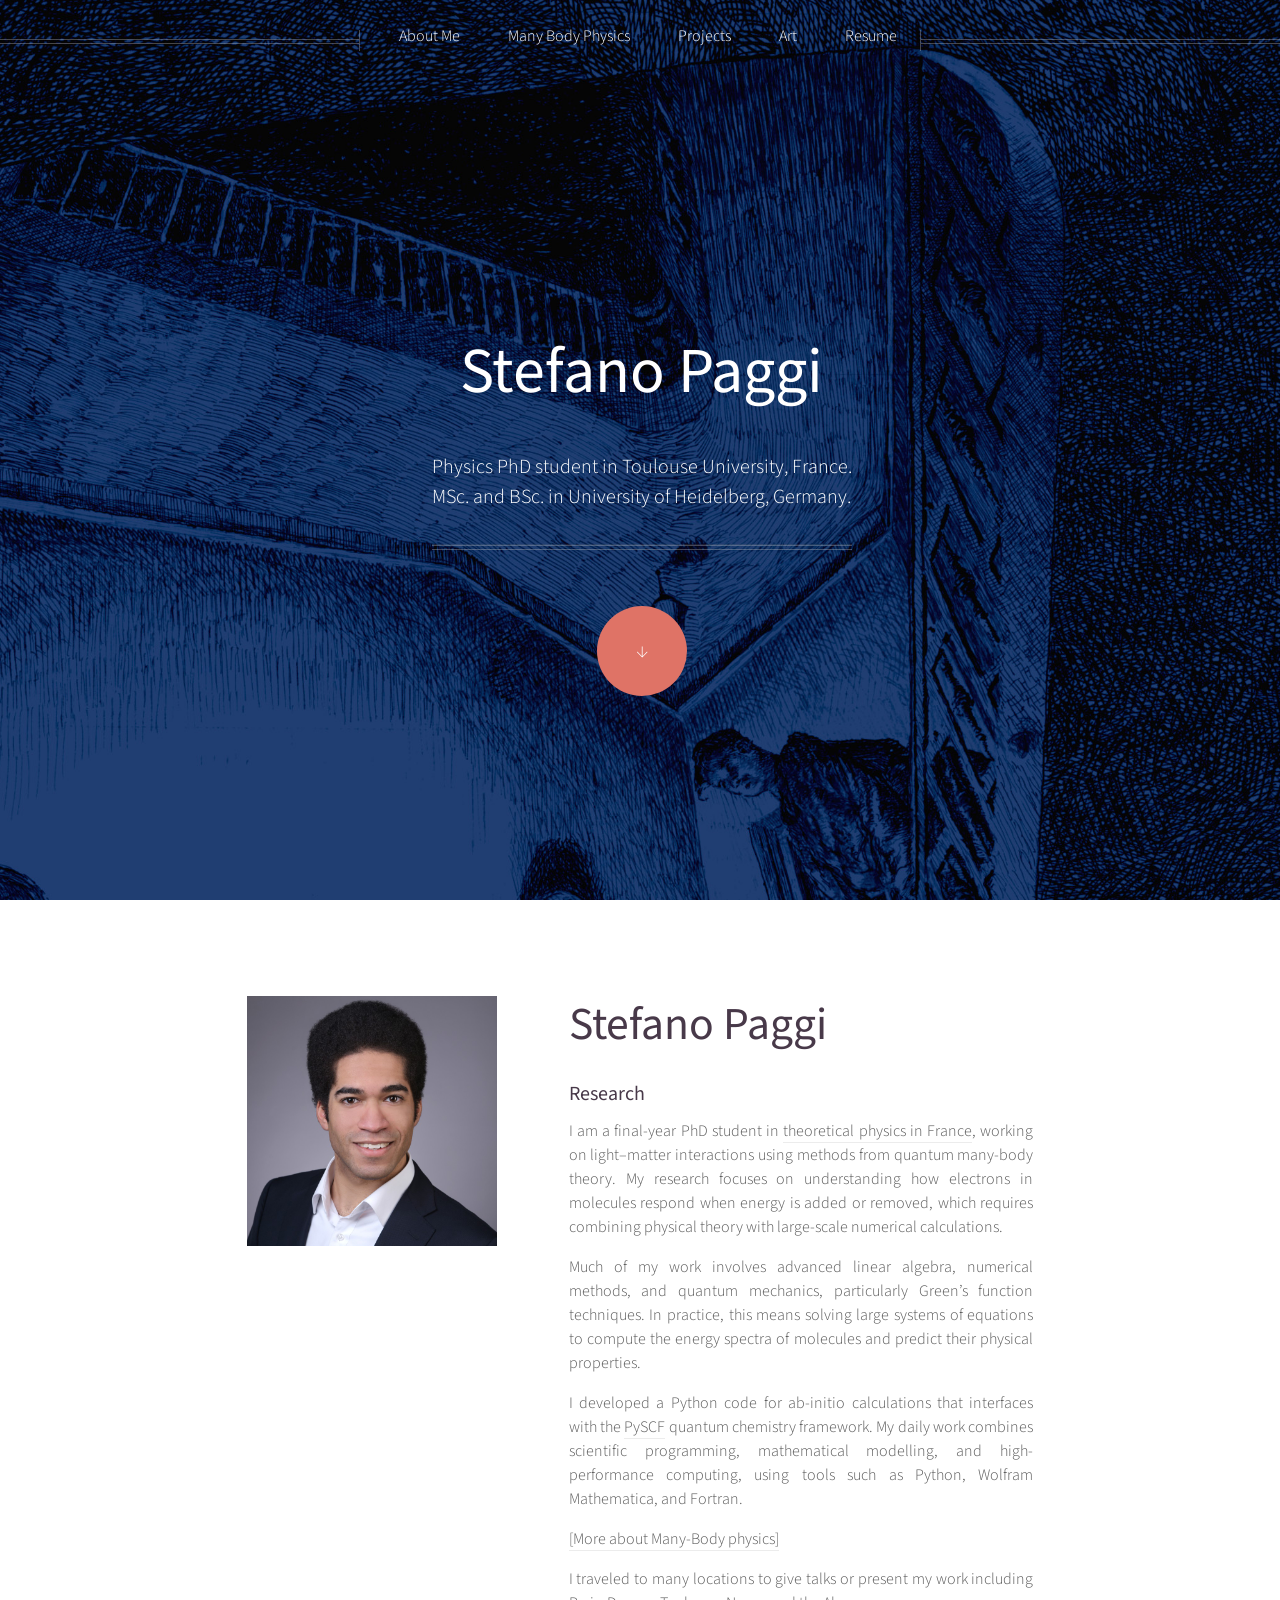
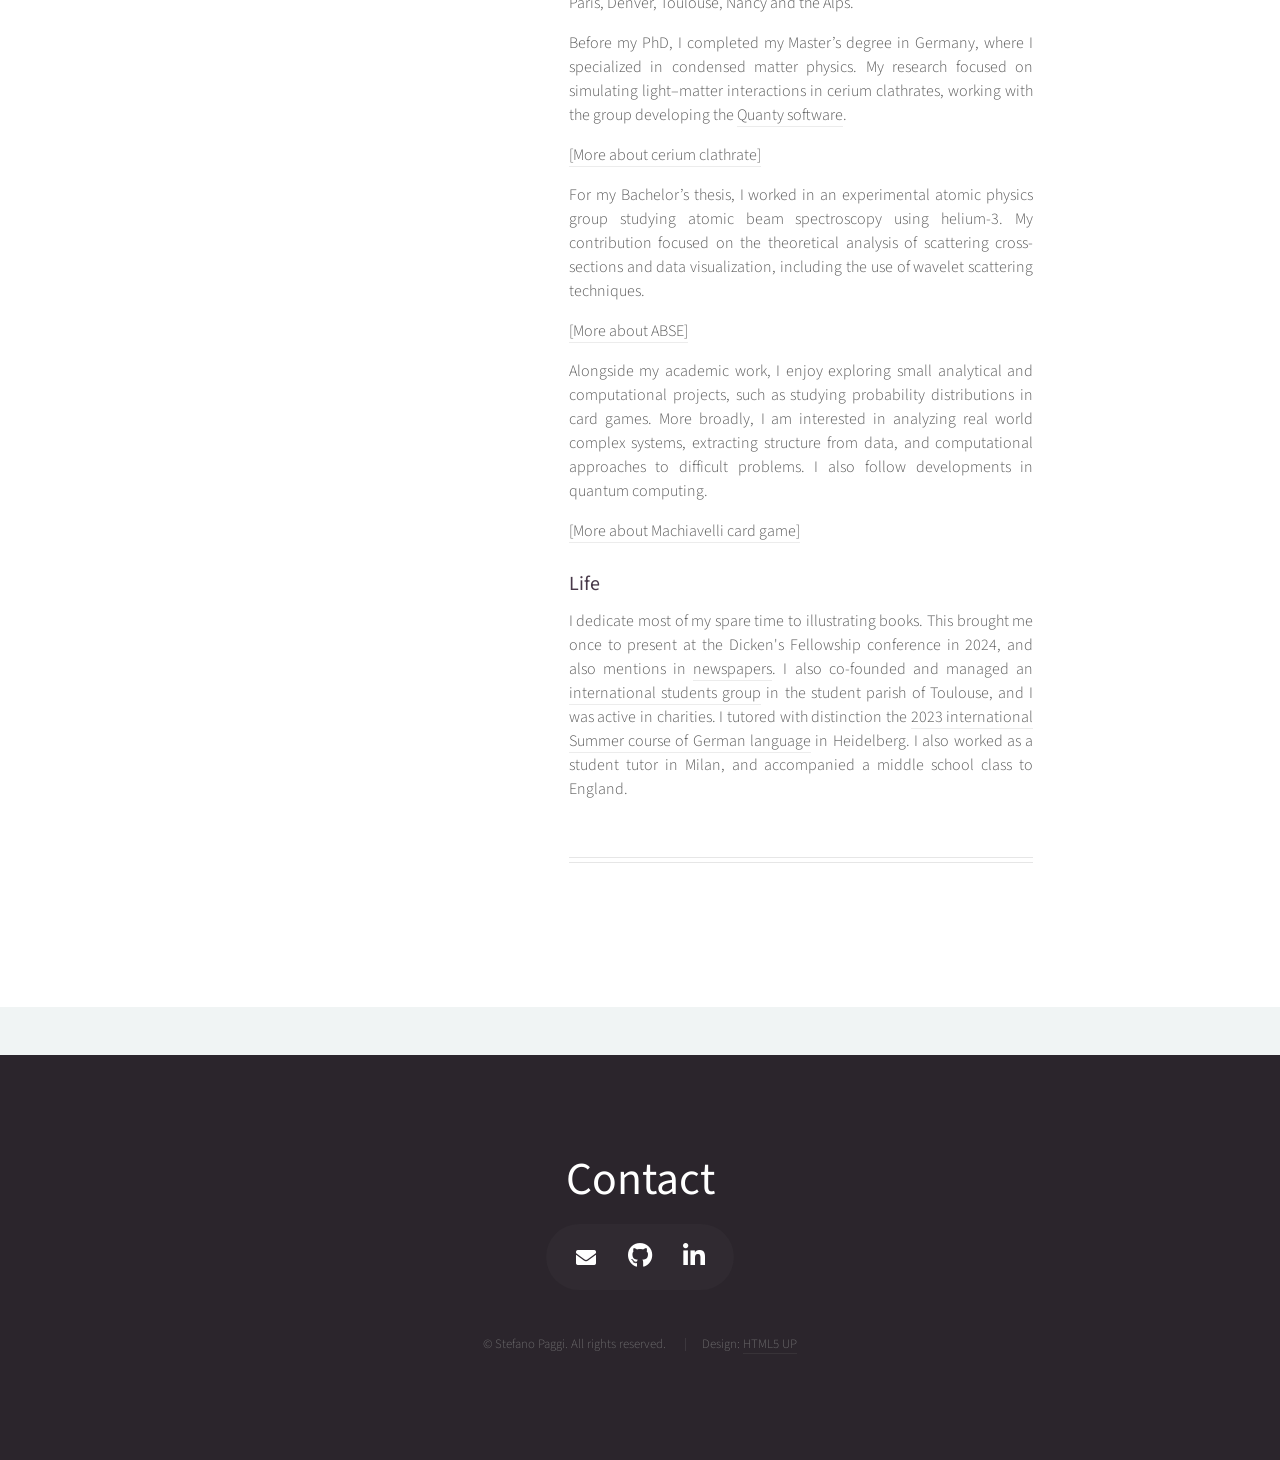
==== index.html @ c2b28e6d "indexfinger" ====
<!DOCTYPE HTML>
<!--
	Helios by HTML5 UP
	html5up.net | @ajlkn
	Free for personal and commercial use under the CCA 3.0 license (html5up.net/license)
-->
<html>

<head>
	<title>Nice to meet you!</title>
	<meta charset="utf-8" />
	<meta name="viewport" content="width=device-width, initial-scale=1, user-scalable=no" />
	<link rel="stylesheet" href="assets/css/main.css" />
	<noscript>
		<link rel="stylesheet" href="assets/css/noscript.css" />
	</noscript>
</head>

<body class="homepage is-preload">
	<div id="page-wrapper">

		<!-- Header -->
		<div id="header_home">

			<!-- Inner -->
			<div class="inner">
				<header>
					<h1 style="line-height: 2.5em"><a href="index.html" id="logo">Stefano Paggi</a></h1>

					<p>Physics PhD student in Toulouse University, France.</p>
					<p>MSc. and BSc. in University of Heidelberg, Germany.</p>
					<hr />

				</header>
				<footer>
					<a href="#banner1" class="button circled scrolly">↓</a>
				</footer>
			</div>

			<!-- Nav -->
			<nav id="nav">
				<ul>
					<li><a href="#">About Me</a></li>
					<li><a href="research.html">Many Body Physics</a></li>
					<li><a href="projects.html">Projects</a></li>
					<li><a href="art.html">Art</a></li>
					<li><a href="resume.html">Resume</a></li>
				</ul>
			</nav>

		</div>

		<!-- Banner -->
		<section id="banner1">

			<div class="wrapper style1">

				<div class="container">
					<div class="row gtr-200">
						<div class="col-2 col-12-mobile" id="content">

						</div>
						<div class="col-3 col-12-mobile" id="content">
							<article id="main">

								<a href="#" class="image featured"><img src="images/MYAFACE.jpeg" alt="" /></a>

							</article>
						</div>
						<div class="col-5 col-12-mobile" id="sidebar">
							<hr class="first">
							<section>
								<header>
									<h2><a href="#" style="text-align: left;">Stefano Paggi</a></h2>
								</header>
								<h3 style="line-height: 2.5em">Research</h3>
								<p>
									I am a final-year PhD student in <a
										href="https://lpt.univ-tlse3.fr/en/fiche-annuaire/paggi-stefano/"
										target="_blank">theoretical physics in France</a>, working on
									light–matter interactions using methods from quantum many-body theory. My research
									focuses on understanding how electrons in molecules respond when energy is added or
									removed, which requires combining physical theory with large-scale numerical
									calculations.


								</p>

								<p>
									Much of my work involves advanced linear algebra, numerical methods, and quantum
									mechanics, particularly Green’s function techniques. In practice, this means solving
									large systems of equations to compute the energy spectra of molecules and predict
									their physical properties.

								</p>
								<p>
									I developed a Python code for ab-initio calculations that interfaces with the <a
										href="https://pyscf.org/" target="_blank">PySCF</a>
									quantum chemistry framework. My daily work combines scientific programming,
									mathematical modelling, and high-performance computing, using tools such as Python,
									Wolfram Mathematica, and Fortran.
								</p>


								<p><a href="research.html">[More about Many-Body physics]</a></p>
								<p>
									I traveled to many locations to give talks or present my work including Paris,
									Denver, Toulouse, Nancy and the Alps.
								</p>
								<p>
									Before my PhD, I completed my Master’s degree in Germany, where I specialized in
									condensed matter physics. My research focused on simulating light–matter
									interactions in cerium clathrates, working with the group developing the <a
										href="https://www.quanty.org/" target="_blank">Quanty software</a>.

								</p>
								<p><a href="research.html#cebas">[More about cerium clathrate]</a></p>
								<p>
									For my Bachelor’s thesis, I worked in an experimental atomic physics group studying
									atomic beam spectroscopy using helium-3. My contribution focused on the theoretical
									analysis of scattering cross-sections and data visualization, including the use of
									wavelet scattering techniques.
								</p>
								<p><a href="research.html#abse">[More about ABSE]</a></p>
								<p>
									Alongside my academic work, I enjoy exploring small analytical and computational
									projects, such as studying probability distributions in card games. More broadly, I
									am interested in analyzing real world complex systems, extracting structure from
									data, and
									computational approaches to difficult problems. I also follow developments in
									quantum computing.

								</p>
								<p><a href="projects.html">[More about Machiavelli card game]</a></p>
								<h3 style="line-height: 2.5em">Life</h3>
								<p>
									I dedicate most of my spare time to illustrating books. This brought me once to
									present at the Dicken's Fellowship
									conference in 2024, and also mentions in <a
										href="https://www.rnz.de/region_artikel,-Eppelheim-Stefano-Paggi-liebt-das-Zeichnen-_arid,706777.html"
										target="_blank">newspapers</a>. I also co-founded and managed an <a
										href="https://www.etudiants-toulouse.catholique.fr/Evenement/international-students-gathering/international">international
										students group</a>
									in the student parish of Toulouse, and I
									was active in charities.
									I tutored with distinction the <a
										href="https://www.uni-heidelberg.de/en/international-affairs/international-summer-school"
										target="_blank">2023 international Summer course of German language</a> in
									Heidelberg.
									I also worked as a student tutor in Milan, and accompanied a middle school class to
									England.
								</p>

							</section>
							<hr />

						</div>

					</div>
				</div>
		</section>

		<!-- Footer -->
		<div id="footer">
			<div class="container">

				<div class="row">
					<div class="col-12">

						<!-- Contact -->
						<section class="contact">
							<header>
								<h2>Contact</h2>
							</header>

							<ul class="icons">


								<li><a href="mailto:stefanopaggi@ymail.com" class="fa fa-envelope"></a></li>

								<li><a href="https://github.com/paggist" target="_blank"
										class="icon brands fa-github"><span class="label">Github</span></a></li>
								<li><a href="https://www.linkedin.com/in/spaggi" class="icon brands fa-linkedin-in"
										target="_blank"><span class="label">Linkedin</span></a>
								</li>
							</ul>
						</section>

						<!-- Copyright -->
						<div class="copyright">
							<ul class="menu">
								<li>&copy; Stefano Paggi. All rights reserved.</li>
								<li>Design: <a href="http://html5up.net">HTML5 UP</a></li>
							</ul>
						</div>

					</div>

				</div>
			</div>
		</div>

	</div>

	<!-- Scripts -->
	<script src="assets/js/jquery.min.js"></script>
	<script src="assets/js/jquery.dropotron.min.js"></script>
	<script src="assets/js/jquery.scrolly.min.js"></script>
	<script src="assets/js/jquery.scrollex.min.js"></script>
	<script src="assets/js/browser.min.js"></script>
	<script src="assets/js/breakpoints.min.js"></script>
	<script src="assets/js/util.js"></script>
	<script src="assets/js/main.js"></script>

</body>

</html>
---- assets/css/main.css ----
@import url("https://fonts.googleapis.com/css?family=Source+Sans+Pro:300,300italic,400,400italic,600");
@import url("fontawesome-all.min.css");

/*
	Helios by HTML5 UP
	html5up.net | @ajlkn
	Free for personal and commercial use under the CCA 3.0 license (html5up.net/license)
*/

html, body, div, span, applet, object,
iframe, h1, h2, h3, h4, h5, h6, p, blockquote,
pre, a, abbr, acronym, address, big, cite,
code, del, dfn, em, img, ins, kbd, q, s, samp,
small, strike, strong, sub, sup, tt, var, b,
u, i, center, dl, dt, dd, ol, ul, li, fieldset,
form, label, legend, table, caption, tbody,
tfoot, thead, tr, th, td, article, aside,
canvas, details, embed, figure, figcaption,
footer, header, hgroup, menu, nav, output, ruby,
section, summary, time, mark, audio, video {
	margin: 0;
	padding: 0;
	border: 0;
	font-size: 100%;
	font: inherit;
	vertical-align: baseline;}

article, aside, details, figcaption, figure,
footer, header, hgroup, menu, nav, section {
	display: block;}

body {
	line-height: 1;
}

ol, ul {
	list-style: none;
}

blockquote, q {
	quotes: none;
}

	blockquote:before, blockquote:after, q:before, q:after {
		content: '';
		content: none;
	}

table {
	border-collapse: collapse;
	border-spacing: 0;
}

body {
	-webkit-text-size-adjust: none;
}

mark {
	background-color: transparent;
	color: inherit;
}

input::-moz-focus-inner {
	border: 0;
	padding: 0;
}

input, select, textarea {
	-moz-appearance: none;
	-webkit-appearance: none;
	-ms-appearance: none;
	appearance: none;
}

/* Basic */

	html {
		box-sizing: border-box;
	}

	*, *:before, *:after {
		box-sizing: inherit;
	}

	body {
		background: #f0f4f4;
		color: #5b5b5b;
		font-size: 15pt;
		line-height: 1.85em;
		font-family: 'Source Sans Pro', sans-serif;
		font-weight: 300;
	}

		body.is-preload *, body.is-preload *:before, body.is-preload *:after {
			-moz-animation: none !important;
			-webkit-animation: none !important;
			-ms-animation: none !important;
			animation: none !important;
			-moz-transition: none !important;
			-webkit-transition: none !important;
			-ms-transition: none !important;
			transition: none !important;
		}

	input, textarea, select {
		font-size: 15pt;
		line-height: 1.85em;
		font-family: 'Source Sans Pro', sans-serif;
		font-weight: 300;
	}

	h1, h2, h3, h4, h5, h6 {
		font-weight: 400;
		color: #483949;
		line-height: 1.25em;
	}

	h1 a, h2 a, h3 a, h4 a, h5 a, h6 a {
		color: inherit;
		text-decoration: none;
		border-bottom-color: transparent;
	}

	h1 strong, h2 strong, h3 strong, h4 strong, h5 strong, h6 strong {
		font-weight: 600;
	}

	h2 {
		font-size: 2.85em;
	}

	h3 {
		font-size: 1.25em;
	}

	h4 {
		font-size: 1em;
		margin: 0 0 0.25em 0;
	}

	strong, b {
		font-weight: 400;
		color: #483949;
	}

	em, i {
		font-style: italic;
	}

	a {
		color: inherit;
		border-bottom: solid 1px rgba(128, 128, 128, 0.15);
		text-decoration: none;
		-moz-transition: background-color 0.35s ease-in-out, color 0.35s ease-in-out, border-bottom-color 0.35s ease-in-out;
		-webkit-transition: background-color 0.35s ease-in-out, color 0.35s ease-in-out, border-bottom-color 0.35s ease-in-out;
		-ms-transition: background-color 0.35s ease-in-out, color 0.35s ease-in-out, border-bottom-color 0.35s ease-in-out;
		transition: background-color 0.35s ease-in-out, color 0.35s ease-in-out, border-bottom-color 0.35s ease-in-out;
	}

		a:hover {
			color: #ef8376;
			border-bottom-color: transparent;
		}

	sub {
		position: relative;
		top: 0.5em;
		font-size: 0.8em;
	}

	sup {
		position: relative;
		top: -0.5em;
		font-size: 0.8em;
	}

	blockquote {
		border-left: solid 0.5em #ddd;
		padding: 1em 0 1em 2em;
		font-style: italic;
	}

	p, ul, ol, dl, table {
		margin-bottom: 1em;
	}

	p {
		text-align: justify;
	}

	br.clear {
		clear: both;
	}

	hr {
		position: relative;
		display: block;
		border: 0;
		top: 4.5em;
		margin-bottom: 9em;
		height: 6px;
		border-top: solid 1px rgba(128, 128, 128, 0.2);
		border-bottom: solid 1px rgba(128, 128, 128, 0.2);
	}

		hr:before, hr:after {
			content: '';
			position: absolute;
			top: -8px;
			display: block;
			width: 1px;
			height: 21px;
			background: rgba(128, 128, 128, 0.2);
		}

		hr:before {
			left: -1px;
		}

		hr:after {
			right: -1px;
		}

	.timestamp {
		color: rgba(128, 128, 128, 0.75);
		font-size: 0.8em;
	}

/* Container */

	.container {
		margin: 0 auto;
		max-width: 100%;
		width: 1400px;
	}

		@media screen and (max-width: 1680px) {

			.container {
				width: 1200px;
			}

		}

		@media screen and (max-width: 1280px) {

			.container {
				width: 100%;
			}

		}

		@media screen and (max-width: 960px) {

			.container {
				width: 100%;
			}

		}

		@media screen and (max-width: 840px) {

			.container {
				width: 100%;
			}

		}

		@media screen and (max-width: 736px) {

			.container {
				width: 100%;
			}

		}

/* Row */

	.row {
		display: flex;
		flex-wrap: wrap;
		box-sizing: border-box;
		align-items: stretch;
	}

		.row > * {
			box-sizing: border-box;
		}

		.row.gtr-uniform > * > :last-child {
			margin-bottom: 0;
		}

		.row.aln-left {
			justify-content: flex-start;
		}

		.row.aln-center {
			justify-content: center;
		}

		.row.aln-right {
			justify-content: flex-end;
		}

		.row.aln-top {
			align-items: flex-start;
		}

		.row.aln-middle {
			align-items: center;
		}

		.row.aln-bottom {
			align-items: flex-end;
		}

		.row > .imp {
			order: -1;
		}

		.row > .col-1 {
			width: 8.33333%;
		}

		.row > .off-1 {
			margin-left: 8.33333%;
		}

		.row > .col-2 {
			width: 16.66667%;
		}

		.row > .off-2 {
			margin-left: 16.66667%;
		}

		.row > .col-3 {
			width: 25%;
		}

		.row > .off-3 {
			margin-left: 25%;
		}

		.row > .col-4 {
			width: 33.33333%;
		}

		.row > .off-4 {
			margin-left: 33.33333%;
		}

		.row > .col-5 {
			width: 41.66667%;
		}

		.row > .off-5 {
			margin-left: 41.66667%;
		}

		.row > .col-6 {
			width: 50%;
		}

		.row > .off-6 {
			margin-left: 50%;
		}

		.row > .col-7 {
			width: 58.33333%;
		}

		.row > .off-7 {
			margin-left: 58.33333%;
		}

		.row > .col-8 {
			width: 66.66667%;
		}

		.row > .off-8 {
			margin-left: 66.66667%;
		}

		.row > .col-9 {
			width: 75%;
		}

		.row > .off-9 {
			margin-left: 75%;
		}

		.row > .col-10 {
			width: 83.33333%;
		}

		.row > .off-10 {
			margin-left: 83.33333%;
		}

		.row > .col-11 {
			width: 91.66667%;
		}

		.row > .off-11 {
			margin-left: 91.66667%;
		}

		.row > .col-12 {
			width: 100%;
		}

		.row > .off-12 {
			margin-left: 100%;
		}

		.row.gtr-0 {
			margin-top: 0px;
			margin-left: 0px;
		}

			.row.gtr-0 > * {
				padding: 0px 0 0 0px;
			}

			.row.gtr-0.gtr-uniform {
				margin-top: 0px;
			}

				.row.gtr-0.gtr-uniform > * {
					padding-top: 0px;
				}

		.row.gtr-25 {
			margin-top: -10px;
			margin-left: -10px;
		}

			.row.gtr-25 > * {
				padding: 10px 0 0 10px;
			}

			.row.gtr-25.gtr-uniform {
				margin-top: -10px;
			}

				.row.gtr-25.gtr-uniform > * {
					padding-top: 10px;
				}

		.row.gtr-50 {
			margin-top: -20px;
			margin-left: -20px;
		}

			.row.gtr-50 > * {
				padding: 20px 0 0 20px;
			}

			.row.gtr-50.gtr-uniform {
				margin-top: -20px;
			}

				.row.gtr-50.gtr-uniform > * {
					padding-top: 20px;
				}

		.row {
			margin-top: -40px;
			margin-left: -40px;
		}

			.row > * {
				padding: 40px 0 0 40px;
			}

			.row.gtr-uniform {
				margin-top: -40px;
			}

				.row.gtr-uniform > * {
					padding-top: 40px;
				}

		.row.gtr-150 {
			margin-top: -60px;
			margin-left: -60px;
		}

			.row.gtr-150 > * {
				padding: 60px 0 0 60px;
			}

			.row.gtr-150.gtr-uniform {
				margin-top: -60px;
			}

				.row.gtr-150.gtr-uniform > * {
					padding-top: 60px;
				}

		.row.gtr-200 {
			margin-top: -80px;
			margin-left: -80px;
		}

			.row.gtr-200 > * {
				padding: 80px 0 0 80px;
			}

			.row.gtr-200.gtr-uniform {
				margin-top: -80px;
			}

				.row.gtr-200.gtr-uniform > * {
					padding-top: 80px;
				}

		@media screen and (max-width: 1680px) {

			.row {
				display: flex;
				flex-wrap: wrap;
				box-sizing: border-box;
				align-items: stretch;
			}

				.row > * {
					box-sizing: border-box;
				}

				.row.gtr-uniform > * > :last-child {
					margin-bottom: 0;
				}

				.row.aln-left {
					justify-content: flex-start;
				}

				.row.aln-center {
					justify-content: center;
				}

				.row.aln-right {
					justify-content: flex-end;
				}

				.row.aln-top {
					align-items: flex-start;
				}

				.row.aln-middle {
					align-items: center;
				}

				.row.aln-bottom {
					align-items: flex-end;
				}

				.row > .imp-wide {
					order: -1;
				}

				.row > .col-1-wide {
					width: 8.33333%;
				}

				.row > .off-1-wide {
					margin-left: 8.33333%;
				}

				.row > .col-2-wide {
					width: 16.66667%;
				}

				.row > .off-2-wide {
					margin-left: 16.66667%;
				}

				.row > .col-3-wide {
					width: 25%;
				}

				.row > .off-3-wide {
					margin-left: 25%;
				}

				.row > .col-4-wide {
					width: 33.33333%;
				}

				.row > .off-4-wide {
					margin-left: 33.33333%;
				}

				.row > .col-5-wide {
					width: 41.66667%;
				}

				.row > .off-5-wide {
					margin-left: 41.66667%;
				}

				.row > .col-6-wide {
					width: 50%;
				}

				.row > .off-6-wide {
					margin-left: 50%;
				}

				.row > .col-7-wide {
					width: 58.33333%;
				}

				.row > .off-7-wide {
					margin-left: 58.33333%;
				}

				.row > .col-8-wide {
					width: 66.66667%;
				}

				.row > .off-8-wide {
					margin-left: 66.66667%;
				}

				.row > .col-9-wide {
					width: 75%;
				}

				.row > .off-9-wide {
					margin-left: 75%;
				}

				.row > .col-10-wide {
					width: 83.33333%;
				}

				.row > .off-10-wide {
					margin-left: 83.33333%;
				}

				.row > .col-11-wide {
					width: 91.66667%;
				}

				.row > .off-11-wide {
					margin-left: 91.66667%;
				}

				.row > .col-12-wide {
					width: 100%;
				}

				.row > .off-12-wide {
					margin-left: 100%;
				}

				.row.gtr-0 {
					margin-top: 0px;
					margin-left: 0px;
				}

					.row.gtr-0 > * {
						padding: 0px 0 0 0px;
					}

					.row.gtr-0.gtr-uniform {
						margin-top: 0px;
					}

						.row.gtr-0.gtr-uniform > * {
							padding-top: 0px;
						}

				.row.gtr-25 {
					margin-top: -10px;
					margin-left: -10px;
				}

					.row.gtr-25 > * {
						padding: 10px 0 0 10px;
					}

					.row.gtr-25.gtr-uniform {
						margin-top: -10px;
					}

						.row.gtr-25.gtr-uniform > * {
							padding-top: 10px;
						}

				.row.gtr-50 {
					margin-top: -20px;
					margin-left: -20px;
				}

					.row.gtr-50 > * {
						padding: 20px 0 0 20px;
					}

					.row.gtr-50.gtr-uniform {
						margin-top: -20px;
					}

						.row.gtr-50.gtr-uniform > * {
							padding-top: 20px;
						}

				.row {
					margin-top: -40px;
					margin-left: -40px;
				}

					.row > * {
						padding: 40px 0 0 40px;
					}

					.row.gtr-uniform {
						margin-top: -40px;
					}

						.row.gtr-uniform > * {
							padding-top: 40px;
						}

				.row.gtr-150 {
					margin-top: -60px;
					margin-left: -60px;
				}

					.row.gtr-150 > * {
						padding: 60px 0 0 60px;
					}

					.row.gtr-150.gtr-uniform {
						margin-top: -60px;
					}

						.row.gtr-150.gtr-uniform > * {
							padding-top: 60px;
						}

				.row.gtr-200 {
					margin-top: -80px;
					margin-left: -80px;
				}

					.row.gtr-200 > * {
						padding: 80px 0 0 80px;
					}

					.row.gtr-200.gtr-uniform {
						margin-top: -80px;
					}

						.row.gtr-200.gtr-uniform > * {
							padding-top: 80px;
						}

		}

		@media screen and (max-width: 1280px) {

			.row {
				display: flex;
				flex-wrap: wrap;
				box-sizing: border-box;
				align-items: stretch;
			}

				.row > * {
					box-sizing: border-box;
				}

				.row.gtr-uniform > * > :last-child {
					margin-bottom: 0;
				}

				.row.aln-left {
					justify-content: flex-start;
				}

				.row.aln-center {
					justify-content: center;
				}

				.row.aln-right {
					justify-content: flex-end;
				}

				.row.aln-top {
					align-items: flex-start;
				}

				.row.aln-middle {
					align-items: center;
				}

				.row.aln-bottom {
					align-items: flex-end;
				}

				.row > .imp-normal {
					order: -1;
				}

				.row > .col-1-normal {
					width: 8.33333%;
				}

				.row > .off-1-normal {
					margin-left: 8.33333%;
				}

				.row > .col-2-normal {
					width: 16.66667%;
				}

				.row > .off-2-normal {
					margin-left: 16.66667%;
				}

				.row > .col-3-normal {
					width: 25%;
				}

				.row > .off-3-normal {
					margin-left: 25%;
				}

				.row > .col-4-normal {
					width: 33.33333%;
				}

				.row > .off-4-normal {
					margin-left: 33.33333%;
				}

				.row > .col-5-normal {
					width: 41.66667%;
				}

				.row > .off-5-normal {
					margin-left: 41.66667%;
				}

				.row > .col-6-normal {
					width: 50%;
				}

				.row > .off-6-normal {
					margin-left: 50%;
				}

				.row > .col-7-normal {
					width: 58.33333%;
				}

				.row > .off-7-normal {
					margin-left: 58.33333%;
				}

				.row > .col-8-normal {
					width: 66.66667%;
				}

				.row > .off-8-normal {
					margin-left: 66.66667%;
				}

				.row > .col-9-normal {
					width: 75%;
				}

				.row > .off-9-normal {
					margin-left: 75%;
				}

				.row > .col-10-normal {
					width: 83.33333%;
				}

				.row > .off-10-normal {
					margin-left: 83.33333%;
				}

				.row > .col-11-normal {
					width: 91.66667%;
				}

				.row > .off-11-normal {
					margin-left: 91.66667%;
				}

				.row > .col-12-normal {
					width: 100%;
				}

				.row > .off-12-normal {
					margin-left: 100%;
				}

				.row.gtr-0 {
					margin-top: 0px;
					margin-left: 0px;
				}

					.row.gtr-0 > * {
						padding: 0px 0 0 0px;
					}

					.row.gtr-0.gtr-uniform {
						margin-top: 0px;
					}

						.row.gtr-0.gtr-uniform > * {
							padding-top: 0px;
						}

				.row.gtr-25 {
					margin-top: -9px;
					margin-left: -9px;
				}

					.row.gtr-25 > * {
						padding: 9px 0 0 9px;
					}

					.row.gtr-25.gtr-uniform {
						margin-top: -9px;
					}

						.row.gtr-25.gtr-uniform > * {
							padding-top: 9px;
						}

				.row.gtr-50 {
					margin-top: -18px;
					margin-left: -18px;
				}

					.row.gtr-50 > * {
						padding: 18px 0 0 18px;
					}

					.row.gtr-50.gtr-uniform {
						margin-top: -18px;
					}

						.row.gtr-50.gtr-uniform > * {
							padding-top: 18px;
						}

				.row {
					margin-top: -36px;
					margin-left: -36px;
				}

					.row > * {
						padding: 36px 0 0 36px;
					}

					.row.gtr-uniform {
						margin-top: -36px;
					}

						.row.gtr-uniform > * {
							padding-top: 36px;
						}

				.row.gtr-150 {
					margin-top: -54px;
					margin-left: -54px;
				}

					.row.gtr-150 > * {
						padding: 54px 0 0 54px;
					}

					.row.gtr-150.gtr-uniform {
						margin-top: -54px;
					}

						.row.gtr-150.gtr-uniform > * {
							padding-top: 54px;
						}

				.row.gtr-200 {
					margin-top: -72px;
					margin-left: -72px;
				}

					.row.gtr-200 > * {
						padding: 72px 0 0 72px;
					}

					.row.gtr-200.gtr-uniform {
						margin-top: -72px;
					}

						.row.gtr-200.gtr-uniform > * {
							padding-top: 72px;
						}

		}

		@media screen and (max-width: 960px) {

			.row {
				display: flex;
				flex-wrap: wrap;
				box-sizing: border-box;
				align-items: stretch;
			}

				.row > * {
					box-sizing: border-box;
				}

				.row.gtr-uniform > * > :last-child {
					margin-bottom: 0;
				}

				.row.aln-left {
					justify-content: flex-start;
				}

				.row.aln-center {
					justify-content: center;
				}

				.row.aln-right {
					justify-content: flex-end;
				}

				.row.aln-top {
					align-items: flex-start;
				}

				.row.aln-middle {
					align-items: center;
				}

				.row.aln-bottom {
					align-items: flex-end;
				}

				.row > .imp-narrow {
					order: -1;
				}

				.row > .col-1-narrow {
					width: 8.33333%;
				}

				.row > .off-1-narrow {
					margin-left: 8.33333%;
				}

				.row > .col-2-narrow {
					width: 16.66667%;
				}

				.row > .off-2-narrow {
					margin-left: 16.66667%;
				}

				.row > .col-3-narrow {
					width: 25%;
				}

				.row > .off-3-narrow {
					margin-left: 25%;
				}

				.row > .col-4-narrow {
					width: 33.33333%;
				}

				.row > .off-4-narrow {
					margin-left: 33.33333%;
				}

				.row > .col-5-narrow {
					width: 41.66667%;
				}

				.row > .off-5-narrow {
					margin-left: 41.66667%;
				}

				.row > .col-6-narrow {
					width: 50%;
				}

				.row > .off-6-narrow {
					margin-left: 50%;
				}

				.row > .col-7-narrow {
					width: 58.33333%;
				}

				.row > .off-7-narrow {
					margin-left: 58.33333%;
				}

				.row > .col-8-narrow {
					width: 66.66667%;
				}

				.row > .off-8-narrow {
					margin-left: 66.66667%;
				}

				.row > .col-9-narrow {
					width: 75%;
				}

				.row > .off-9-narrow {
					margin-left: 75%;
				}

				.row > .col-10-narrow {
					width: 83.33333%;
				}

				.row > .off-10-narrow {
					margin-left: 83.33333%;
				}

				.row > .col-11-narrow {
					width: 91.66667%;
				}

				.row > .off-11-narrow {
					margin-left: 91.66667%;
				}

				.row > .col-12-narrow {
					width: 100%;
				}

				.row > .off-12-narrow {
					margin-left: 100%;
				}

				.row.gtr-0 {
					margin-top: 0px;
					margin-left: 0px;
				}

					.row.gtr-0 > * {
						padding: 0px 0 0 0px;
					}

					.row.gtr-0.gtr-uniform {
						margin-top: 0px;
					}

						.row.gtr-0.gtr-uniform > * {
							padding-top: 0px;
						}

				.row.gtr-25 {
					margin-top: -8px;
					margin-left: -8px;
				}

					.row.gtr-25 > * {
						padding: 8px 0 0 8px;
					}

					.row.gtr-25.gtr-uniform {
						margin-top: -8px;
					}

						.row.gtr-25.gtr-uniform > * {
							padding-top: 8px;
						}

				.row.gtr-50 {
					margin-top: -16px;
					margin-left: -16px;
				}

					.row.gtr-50 > * {
						padding: 16px 0 0 16px;
					}

					.row.gtr-50.gtr-uniform {
						margin-top: -16px;
					}

						.row.gtr-50.gtr-uniform > * {
							padding-top: 16px;
						}

				.row {
					margin-top: -32px;
					margin-left: -32px;
				}

					.row > * {
						padding: 32px 0 0 32px;
					}

					.row.gtr-uniform {
						margin-top: -32px;
					}

						.row.gtr-uniform > * {
							padding-top: 32px;
						}

				.row.gtr-150 {
					margin-top: -48px;
					margin-left: -48px;
				}

					.row.gtr-150 > * {
						padding: 48px 0 0 48px;
					}

					.row.gtr-150.gtr-uniform {
						margin-top: -48px;
					}

						.row.gtr-150.gtr-uniform > * {
							padding-top: 48px;
						}

				.row.gtr-200 {
					margin-top: -64px;
					margin-left: -64px;
				}

					.row.gtr-200 > * {
						padding: 64px 0 0 64px;
					}

					.row.gtr-200.gtr-uniform {
						margin-top: -64px;
					}

						.row.gtr-200.gtr-uniform > * {
							padding-top: 64px;
						}

		}

		@media screen and (max-width: 840px) {

			.row {
				display: flex;
				flex-wrap: wrap;
				box-sizing: border-box;
				align-items: stretch;
			}

				.row > * {
					box-sizing: border-box;
				}

				.row.gtr-uniform > * > :last-child {
					margin-bottom: 0;
				}

				.row.aln-left {
					justify-content: flex-start;
				}

				.row.aln-center {
					justify-content: center;
				}

				.row.aln-right {
					justify-content: flex-end;
				}

				.row.aln-top {
					align-items: flex-start;
				}

				.row.aln-middle {
					align-items: center;
				}

				.row.aln-bottom {
					align-items: flex-end;
				}

				.row > .imp-narrower {
					order: -1;
				}

				.row > .col-1-narrower {
					width: 8.33333%;
				}

				.row > .off-1-narrower {
					margin-left: 8.33333%;
				}

				.row > .col-2-narrower {
					width: 16.66667%;
				}

				.row > .off-2-narrower {
					margin-left: 16.66667%;
				}

				.row > .col-3-narrower {
					width: 25%;
				}

				.row > .off-3-narrower {
					margin-left: 25%;
				}

				.row > .col-4-narrower {
					width: 33.33333%;
				}

				.row > .off-4-narrower {
					margin-left: 33.33333%;
				}

				.row > .col-5-narrower {
					width: 41.66667%;
				}

				.row > .off-5-narrower {
					margin-left: 41.66667%;
				}

				.row > .col-6-narrower {
					width: 50%;
				}

				.row > .off-6-narrower {
					margin-left: 50%;
				}

				.row > .col-7-narrower {
					width: 58.33333%;
				}

				.row > .off-7-narrower {
					margin-left: 58.33333%;
				}

				.row > .col-8-narrower {
					width: 66.66667%;
				}

				.row > .off-8-narrower {
					margin-left: 66.66667%;
				}

				.row > .col-9-narrower {
					width: 75%;
				}

				.row > .off-9-narrower {
					margin-left: 75%;
				}

				.row > .col-10-narrower {
					width: 83.33333%;
				}

				.row > .off-10-narrower {
					margin-left: 83.33333%;
				}

				.row > .col-11-narrower {
					width: 91.66667%;
				}

				.row > .off-11-narrower {
					margin-left: 91.66667%;
				}

				.row > .col-12-narrower {
					width: 100%;
				}

				.row > .off-12-narrower {
					margin-left: 100%;
				}

				.row.gtr-0 {
					margin-top: 0px;
					margin-left: 0px;
				}

					.row.gtr-0 > * {
						padding: 0px 0 0 0px;
					}

					.row.gtr-0.gtr-uniform {
						margin-top: 0px;
					}

						.row.gtr-0.gtr-uniform > * {
							padding-top: 0px;
						}

				.row.gtr-25 {
					margin-top: -8px;
					margin-left: -8px;
				}

					.row.gtr-25 > * {
						padding: 8px 0 0 8px;
					}

					.row.gtr-25.gtr-uniform {
						margin-top: -8px;
					}

						.row.gtr-25.gtr-uniform > * {
							padding-top: 8px;
						}

				.row.gtr-50 {
					margin-top: -16px;
					margin-left: -16px;
				}

					.row.gtr-50 > * {
						padding: 16px 0 0 16px;
					}

					.row.gtr-50.gtr-uniform {
						margin-top: -16px;
					}

						.row.gtr-50.gtr-uniform > * {
							padding-top: 16px;
						}

				.row {
					margin-top: -32px;
					margin-left: -32px;
				}

					.row > * {
						padding: 32px 0 0 32px;
					}

					.row.gtr-uniform {
						margin-top: -32px;
					}

						.row.gtr-uniform > * {
							padding-top: 32px;
						}

				.row.gtr-150 {
					margin-top: -48px;
					margin-left: -48px;
				}

					.row.gtr-150 > * {
						padding: 48px 0 0 48px;
					}

					.row.gtr-150.gtr-uniform {
						margin-top: -48px;
					}

						.row.gtr-150.gtr-uniform > * {
							padding-top: 48px;
						}

				.row.gtr-200 {
					margin-top: -64px;
					margin-left: -64px;
				}

					.row.gtr-200 > * {
						padding: 64px 0 0 64px;
					}

					.row.gtr-200.gtr-uniform {
						margin-top: -64px;
					}

						.row.gtr-200.gtr-uniform > * {
							padding-top: 64px;
						}

		}

		@media screen and (max-width: 736px) {

			.row {
				display: flex;
				flex-wrap: wrap;
				box-sizing: border-box;
				align-items: stretch;
			}

				.row > * {
					box-sizing: border-box;
				}

				.row.gtr-uniform > * > :last-child {
					margin-bottom: 0;
				}

				.row.aln-left {
					justify-content: flex-start;
				}

				.row.aln-center {
					justify-content: center;
				}

				.row.aln-right {
					justify-content: flex-end;
				}

				.row.aln-top {
					align-items: flex-start;
				}

				.row.aln-middle {
					align-items: center;
				}

				.row.aln-bottom {
					align-items: flex-end;
				}

				.row > .imp-mobile {
					order: -1;
				}

				.row > .col-1-mobile {
					width: 8.33333%;
				}

				.row > .off-1-mobile {
					margin-left: 8.33333%;
				}

				.row > .col-2-mobile {
					width: 16.66667%;
				}

				.row > .off-2-mobile {
					margin-left: 16.66667%;
				}

				.row > .col-3-mobile {
					width: 25%;
				}

				.row > .off-3-mobile {
					margin-left: 25%;
				}

				.row > .col-4-mobile {
					width: 33.33333%;
				}

				.row > .off-4-mobile {
					margin-left: 33.33333%;
				}

				.row > .col-5-mobile {
					width: 41.66667%;
				}

				.row > .off-5-mobile {
					margin-left: 41.66667%;
				}

				.row > .col-6-mobile {
					width: 50%;
				}

				.row > .off-6-mobile {
					margin-left: 50%;
				}

				.row > .col-7-mobile {
					width: 58.33333%;
				}

				.row > .off-7-mobile {
					margin-left: 58.33333%;
				}

				.row > .col-8-mobile {
					width: 66.66667%;
				}

				.row > .off-8-mobile {
					margin-left: 66.66667%;
				}

				.row > .col-9-mobile {
					width: 75%;
				}

				.row > .off-9-mobile {
					margin-left: 75%;
				}

				.row > .col-10-mobile {
					width: 83.33333%;
				}

				.row > .off-10-mobile {
					margin-left: 83.33333%;
				}

				.row > .col-11-mobile {
					width: 91.66667%;
				}

				.row > .off-11-mobile {
					margin-left: 91.66667%;
				}

				.row > .col-12-mobile {
					width: 100%;
				}

				.row > .off-12-mobile {
					margin-left: 100%;
				}

				.row.gtr-0 {
					margin-top: 0px;
					margin-left: 0px;
				}

					.row.gtr-0 > * {
						padding: 0px 0 0 0px;
					}

					.row.gtr-0.gtr-uniform {
						margin-top: 0px;
					}

						.row.gtr-0.gtr-uniform > * {
							padding-top: 0px;
						}

				.row.gtr-25 {
					margin-top: -5px;
					margin-left: -5px;
				}

					.row.gtr-25 > * {
						padding: 5px 0 0 5px;
					}

					.row.gtr-25.gtr-uniform {
						margin-top: -5px;
					}

						.row.gtr-25.gtr-uniform > * {
							padding-top: 5px;
						}

				.row.gtr-50 {
					margin-top: -10px;
					margin-left: -10px;
				}

					.row.gtr-50 > * {
						padding: 10px 0 0 10px;
					}

					.row.gtr-50.gtr-uniform {
						margin-top: -10px;
					}

						.row.gtr-50.gtr-uniform > * {
							padding-top: 10px;
						}

				.row {
					margin-top: -20px;
					margin-left: -20px;
				}

					.row > * {
						padding: 20px 0 0 20px;
					}

					.row.gtr-uniform {
						margin-top: -20px;
					}

						.row.gtr-uniform > * {
							padding-top: 20px;
						}

				.row.gtr-150 {
					margin-top: -30px;
					margin-left: -30px;
				}

					.row.gtr-150 > * {
						padding: 30px 0 0 30px;
					}

					.row.gtr-150.gtr-uniform {
						margin-top: -30px;
					}

						.row.gtr-150.gtr-uniform > * {
							padding-top: 30px;
						}

				.row.gtr-200 {
					margin-top: -40px;
					margin-left: -40px;
				}

					.row.gtr-200 > * {
						padding: 40px 0 0 40px;
					}

					.row.gtr-200.gtr-uniform {
						margin-top: -40px;
					}

						.row.gtr-200.gtr-uniform > * {
							padding-top: 40px;
						}

		}

/* Sections/Article */

	section, article {
		margin-bottom: 3em;
	}

		section > :last-child, section:last-child, article > :last-child, article:last-child {
			margin-bottom: 0;
		}

		section.special > header, section.special > footer, article.special > header, article.special > footer {
			text-align: center;
		}

	.row > section, .row > article {
		margin-bottom: 0;
	}

	header {
		margin: 0 0 1em 0;
	}

		header > p {
			display: block;
			font-size: 1.5em;
			margin: 1em 0 2em 0;
			line-height: 1.5em;
			text-align: inherit;
		}

	footer {
		margin: 2.5em 0 0 0;
	}

/* Image */

	.image {
		position: relative;
		display: inline-block;
		border: 0;
		outline: 0;
	}

		.image img {
			display: block;
			width: 100%;
		}

		.image.fit {
			display: block;
			width: 100%;
		}

		.image.featured {
			display: block;
			width: 100%;
			margin: 0 0 4em 0;
		}

		.image.left {
			float: left;
			margin: 0 2em 2em 0;
		}

		.image.centered {
			display: block;
			margin: 0 0 2em 0;
		}

			.image.centered img {
				margin: 0 auto;
				width: auto;
			}

/* List */

	ul {
		list-style: disc;
		padding-left: 1em;
	}

		ul li {
			padding-left: 0.5em;
		}

	ol {
		list-style: decimal;
		padding-left: 1.25em;
	}

		ol li {
			padding-left: 0.25em;
		}

/* Actions */

	ul.actions {
		margin: 3em 0 0 0;
		list-style: none;
		padding-left: 0;
	}

		form ul.actions {
			margin-top: 0;
		}

		ul.actions li {
			display: inline-block;
			margin: 0 0.75em 0 0.75em;
			padding-left: 0;
		}

			ul.actions li:first-child {
				margin-left: 0;
			}

			ul.actions li:last-child {
				margin-right: 0;
			}

/* Divided */

	ul.divided {
		list-style: none;
		padding-left: 0;
	}

		ul.divided li {
			border-top: solid 1px rgba(128, 128, 128, 0.2);
			padding-top: 1.5em;
			margin-top: 1.5em;
			padding-left: 0;
		}

			ul.divided li:first-child {
				border-top: 0;
				padding-top: 0;
				margin-top: 0;
			}

/* Menu */

	ul.menu {
		height: 1em;
		line-height: 1em;
		list-style: none;
		padding-left: 0;
	}

		ul.menu li {
			display: inline-block;
			border-left: solid 1px rgba(128, 128, 128, 0.2);
			padding-left: 1.25em;
			margin-left: 1.25em;
		}

			ul.menu li:first-child {
				border-left: 0;
				padding-left: 0;
				margin-left: 0;
			}

/* Icons */

	ul.icons {
		position: relative;
		background: rgba(128, 128, 128, 0.05);
		border-radius: 4em;
		display: inline-block;
		padding: 0.35em 0.75em 0.35em 0.75em;
		font-size: 1.25em;
		cursor: default;
		list-style: none;
	}

		ul.icons li {
			display: inline-block;
			padding-left: 0;
		}

			ul.icons li a {
				display: inline-block;
				background: none;
				width: 2.5em;
				height: 2.5em;
				line-height: 2.5em;
				text-align: center;
				border-radius: 100%;
				border: 0;
				color: inherit;
			}

				ul.icons li a:hover {
					color: #ef8376;
				}

/* Form */

	form label {
		display: block;
		font-weight: 400;
		color: #483949;
		margin: 0 0 1em 0;
	}

	form input[type="text"],
	form input[type="email"],
	form input[type="password"],
	form select,
	form textarea {
		-webkit-appearance: none;
		display: block;
		border: 0;
		background: #fafafa;
		width: 100%;
		border-radius: 0.5em;
		border: solid 1px #E5E5E5;
		padding: 1em;
		-moz-transition: background-color 0.35s ease-in-out, border-color 0.35s ease-in-out;
		-webkit-transition: background-color 0.35s ease-in-out, border-color 0.35s ease-in-out;
		-ms-transition: background-color 0.35s ease-in-out, border-color 0.35s ease-in-out;
		transition: background-color 0.35s ease-in-out, border-color 0.35s ease-in-out;
	}

		form input[type="text"]:focus,
		form input[type="email"]:focus,
		form input[type="password"]:focus,
		form select:focus,
		form textarea:focus {
			background: #fff;
			border-color: #df7366;
		}

	form input[type="text"],
	form input[type="email"],
	form input[type="password"],
	form select {
		line-height: 1em;
	}

	form textarea {
		min-height: 9em;
	}

	form ::-webkit-input-placeholder {
		color: #555 !important;
	}

	form :-moz-placeholder {
		color: #555 !important;
	}

	form ::-moz-placeholder {
		color: #555 !important;
	}

	form :-ms-input-placeholder {
		color: #555 !important;
	}

	form ::-moz-focus-inner {
		border: 0;
	}

/* Table */

	table {
		width: 100%;
	}

		table.default {
			width: 100%;
		}

			table.default tbody tr {
				border-top: solid 1px #e5e5e5;
			}

				table.default tbody tr:first-child {
					border-top: 0;
				}

				table.default tbody tr:nth-child(2n+1) {
					background: #fafafa;
				}

			table.default td {
				padding: 0.5em 1em 0.5em 1em;
			}

			table.default th {
				text-align: left;
				font-weight: 400;
				padding: 0.5em 1em 0.5em 1em;
			}

			table.default thead {
				border-bottom: solid 2px #e5e5e5;
			}

			table.default tfoot {
				border-top: solid 2px #e5e5e5;
			}

/* Button */

	input[type="button"],
	input[type="submit"],
	input[type="reset"],
	button,
	.button {
		position: relative;
		display: inline-block;
		background: #df7366;
		color: #fff;
		text-align: center;
		border-radius: 0.5em;
		text-decoration: none;
		padding: 0.65em 3em 0.65em 3em;
		border: 0;
		cursor: pointer;
		outline: 0;
		font-weight: 300;
		-moz-transition: background-color 0.35s ease-in-out, color 0.35s ease-in-out, border-bottom-color 0.35s ease-in-out;
		-webkit-transition: background-color 0.35s ease-in-out, color 0.35s ease-in-out, border-bottom-color 0.35s ease-in-out;
		-ms-transition: background-color 0.35s ease-in-out, color 0.35s ease-in-out, border-bottom-color 0.35s ease-in-out;
		transition: background-color 0.35s ease-in-out, color 0.35s ease-in-out, border-bottom-color 0.35s ease-in-out;
	}

		input[type="button"]:hover,
		input[type="submit"]:hover,
		input[type="reset"]:hover,
		button:hover,
		.button:hover {
			color: #fff;
			background: #ef8376;
		}

		input[type="button"].alt,
		input[type="submit"].alt,
		input[type="reset"].alt,
		button.alt,
		.button.alt {
			background: #2B252C;
		}

			input[type="button"].alt:hover,
			input[type="submit"].alt:hover,
			input[type="reset"].alt:hover,
			button.alt:hover,
			.button.alt:hover {
				background: #3B353C;
			}

/* Post */

	.post.stub {
		text-align: center;
	}

		.post.stub header {
			margin: 0;
		}

/* Icons */

	.icon {
		text-decoration: none;
		text-decoration: none;
	}

		.icon:before {
			-moz-osx-font-smoothing: grayscale;
			-webkit-font-smoothing: antialiased;
			display: inline-block;
			font-style: normal;
			font-variant: normal;
			text-rendering: auto;
			line-height: 1;
			text-transform: none !important;
			font-family: 'Font Awesome 5 Free';
			font-weight: 400;
		}

		.icon:before {
			line-height: inherit;
			font-size: 1.25em;
		}

		.icon > .label {
			display: none;
		}

		.icon.solid:before {
			font-weight: 900;
		}

		.icon.brands:before {
			font-family: 'Font Awesome 5 Brands';
		}

		.icon.circled {
			position: relative;
			display: inline-block;
			background: #2b252c;
			color: #fff;
			border-radius: 100%;
			width: 3em;
			height: 3em;
			line-height: 3em;
			text-align: center;
			font-size: 1.25em;
		}

			header .icon.circled {
				margin: 0 0 2em 0;
			}

/* Wrapper */

	.wrapper {
		background: #fff;
		margin: 0 0 2em 0;
		padding: 6em 0 6em 0;
	}

		.wrapper.style2 {
			padding-top: 0;
		}

/* Header_home */

	#header_home {
		position: relative;
		background-image: url("../../images/header_home.jpg");
		background-size: cover;
		background-position: center center;
		background-attachment: fixed;
		color: #fff;
		text-align: center;
		padding: 7.5em 0 2em 0;
		cursor: default;
	}

	

		#header_home:before {
			content: '';
			display: inline-block;
			vertical-align: middle;
			height: 100%;
		}

		#header_home .inner {
			position: relative;
			z-index: 1;
			margin: 0;
			display: inline-block;
			vertical-align: middle;
		}

		#header_home header {
			display: inline-block;
		}

			#header_home header > p {
				font-size: 1.25em;
				margin: 0;
			}

		#header_home h1 {
			color: #fff;
			font-size: 3em;
			line-height: 1em;
		}

			#header_home h1 a {
				color: inherit;
			}

		#header_home .button {
			display: inline-block;
			border-radius: 100%;
			width: 4.5em;
			height: 4.5em;
			line-height: 4.5em;
			text-align: center;
			font-size: 1.25em;
			padding: 0;
		}

		#header_home hr {
			top: 1.5em;
			margin-bottom: 3em;
			border-bottom-color: rgba(192, 192, 192, 0.35);
			box-shadow: inset 0 1px 0 0 rgba(192, 192, 192, 0.35);
		}

			#header_home hr:before, #header_home hr:after {
				background: rgba(192, 192, 192, 0.35);
			}

		#header_home footer {
			margin: 1em 0 0 0;
		}

	body.homepage #header_home {
		height: 100vh;
		min-height: 40em;
	}

		body.homepage #header_home h1 {
			font-size: 4em;
		}

		body.homepage #header_home:after {
			content: '';
			background: #050516;
			display: block;
			position: absolute;
			left: 0;
			top: 0;
			width: 100%;
			height: 100%;
			opacity: 0;
			-moz-transition: opacity 2.5s ease-in-out;
			-webkit-transition: opacity 2.5s ease-in-out;
			-ms-transition: opacity 2.5s ease-in-out;
			transition: opacity 2.5s ease-in-out;
			-moz-transition-delay: 0.5s;
			-webkit-transition-delay: 0.5s;
			-ms-transition-delay: 0.5s;
			transition-delay: 0.5s;
		}

	body.homepage.is-preload #header_home:after {
		opacity: 1;
	}

/* header_research */

	#header_research {
		position: relative;
		background-image: url("../../images/header_research.jpg");
		background-size: cover;
		background-position: center center;
		background-attachment: fixed;
		color: #fff;
		text-align: center;
		padding: 7.5em 0 2em 0;
		cursor: default;
	}

	

		#header_research:before {
			content: '';
			display: inline-block;
			vertical-align: middle;
			height: 100%;
		}

		#header_research .inner {
			position: relative;
			z-index: 1;
			margin: 0;
			display: inline-block;
			vertical-align: middle;
		}

		#header_research header {
			display: inline-block;
		}

			#header_research header > p {
				font-size: 1.25em;
				margin: 0;
			}

		#header_research h1 {
			color: #fff;
			font-size: 3em;
			line-height: 1em;
		}

			#header_research h1 a {
				color: inherit;
			}

		#header_research .button {
			display: inline-block;
			border-radius: 100%;
			width: 4.5em;
			height: 4.5em;
			line-height: 4.5em;
			text-align: center;
			font-size: 1.25em;
			padding: 0;
		}

		#header_research hr {
			top: 1.5em;
			margin-bottom: 3em;
			border-bottom-color: rgba(192, 192, 192, 0.35);
			box-shadow: inset 0 1px 0 0 rgba(192, 192, 192, 0.35);
		}

			#header_research hr:before, #header_research hr:after {
				background: rgba(192, 192, 192, 0.35);
			}

		#header_research footer {
			margin: 1em 0 0 0;
		}

	body.homepage #header_research {
		height: 100vh;
		min-height: 40em;
	}

		body.homepage #header_research h1 {
			font-size: 4em;
		}

		body.homepage #header_research:after {
			content: '';
			background: #050516;
			display: block;
			position: absolute;
			left: 0;
			top: 0;
			width: 100%;
			height: 100%;
			opacity: 0;
			-moz-transition: opacity 2.5s ease-in-out;
			-webkit-transition: opacity 2.5s ease-in-out;
			-ms-transition: opacity 2.5s ease-in-out;
			transition: opacity 2.5s ease-in-out;
			-moz-transition-delay: 0.5s;
			-webkit-transition-delay: 0.5s;
			-ms-transition-delay: 0.5s;
			transition-delay: 0.5s;
		}

	body.homepage.is-preload #header_research:after {
		opacity: 1;
	}

/* Header */

	#header {
		position: relative;
		background-image: url("../../images/header.jpg");
		background-size: cover;
		background-position: center center;
		background-attachment: fixed;
		color: #fff;
		text-align: center;
		padding: 7.5em 0 2em 0;
		cursor: default;
	}

		#header:before {
			content: '';
			display: inline-block;
			vertical-align: middle;
			height: 100%;
		}

		#header .inner {
			position: relative;
			z-index: 1;
			margin: 0;
			display: inline-block;
			vertical-align: middle;
		}

		#header header {
			display: inline-block;
		}

			#header header > p {
				font-size: 1.25em;
				margin: 0;
			}

		#header h1 {
			color: #fff;
			font-size: 3em;
			line-height: 1em;
		}

			#header h1 a {
				color: inherit;
			}

		#header .button {
			display: inline-block;
			border-radius: 100%;
			width: 4.5em;
			height: 4.5em;
			line-height: 4.5em;
			text-align: center;
			font-size: 1.25em;
			padding: 0;
		}

		#header hr {
			top: 1.5em;
			margin-bottom: 3em;
			border-bottom-color: rgba(192, 192, 192, 0.35);
			box-shadow: inset 0 1px 0 0 rgba(192, 192, 192, 0.35);
		}

			#header hr:before, #header hr:after {
				background: rgba(192, 192, 192, 0.35);
			}

		#header footer {
			margin: 1em 0 0 0;
		}

	body.homepage #header {
		height: 100vh;
		min-height: 40em;
	}

		body.homepage #header h1 {
			font-size: 4em;
		}

		body.homepage #header:after {
			content: '';
			background: #1C0920;
			display: block;
			position: absolute;
			left: 0;
			top: 0;
			width: 100%;
			height: 100%;
			opacity: 0;
			-moz-transition: opacity 2.5s ease-in-out;
			-webkit-transition: opacity 2.5s ease-in-out;
			-ms-transition: opacity 2.5s ease-in-out;
			transition: opacity 2.5s ease-in-out;
			-moz-transition-delay: 0.5s;
			-webkit-transition-delay: 0.5s;
			-ms-transition-delay: 0.5s;
			transition-delay: 0.5s;
		}

	body.homepage.is-preload #header:after {
		opacity: 1;
	}

/* Nav */

	#nav {
		position: absolute;
		top: 0;
		left: 0;
		width: 100%;
		text-align: center;
		padding: 1.5em 0 1.5em 0;
		z-index: 1;
		overflow: hidden;
	}

		#nav > ul {
			line-height: 0px;
			position: relative;
			display: inline-block;
			margin: 0;
			height: 21px;
			border-left: solid 1px rgba(192, 192, 192, 0.35);
			border-right: solid 1px rgba(192, 192, 192, 0.35);
		}

			#nav > ul:before, #nav > ul:after {
				content: '';
				display: block;
				width: 300%;
				position: absolute;
				top: 50%;
				margin-top: -2px;
				height: 5px;
				border-top: solid 1px rgba(192, 192, 192, 0.35);
				border-bottom: solid 1px rgba(192, 192, 192, 0.35);
			}

			#nav > ul:before {
				left: 100%;
				margin-left: 1px;
			}

			#nav > ul:after {
				right: 100%;
				margin-right: 1px;
			}

			#nav > ul > li {
				display: inline-block;
				margin: -9px 0.5em 0 0.5em;
				border-radius: 0.5em;
				padding: 0.85em;
				border: solid 1px transparent;
				-moz-transition: color 0.35s ease-in-out, border-color 0.35s ease-in-out;
				-webkit-transition: color 0.35s ease-in-out, border-color 0.35s ease-in-out;
				-ms-transition: color 0.35s ease-in-out, border-color 0.35s ease-in-out;
				transition: color 0.35s ease-in-out, border-color 0.35s ease-in-out;
			}

				#nav > ul > li.active {
					border-color: rgba(192, 192, 192, 0.35);
				}

				#nav > ul > li > a, #nav > ul > li > span {
					display: block;
					color: inherit;
					text-decoration: none;
					border: 0;
					outline: 0;
				}

				#nav > ul > li > ul {
					display: none;
				}

	.dropotron {
		background: rgba(255, 255, 255, 0.975);
		padding: 1em 1.25em 1em 1.25em;
		line-height: 1em;
		height: auto;
		text-align: left;
		border-radius: 0.5em;
		box-shadow: 0 0.15em 0.25em 0 rgba(0, 0, 0, 0.25);
		min-width: 12em;
		margin-top: -1em;
		list-style: none;
	}

		.dropotron li {
			border-top: solid 1px rgba(128, 128, 128, 0.2);
			color: #5b5b5b;
			padding-left: 0;
		}

			.dropotron li:first-child {
				border-top: 0;
			}

			.dropotron li:hover {
				color: #ef8376;
			}

			.dropotron li a, .dropotron li span {
				display: block;
				border: 0;
				padding: 0.5em 0 0.5em 0;
				-moz-transition: color 0.35s ease-in-out;
				-webkit-transition: color 0.35s ease-in-out;
				-ms-transition: color 0.35s ease-in-out;
				transition: color 0.35s ease-in-out;
			}

		.dropotron.level-0 {
			margin-top: 2em;
			font-size: 0.9em;
		}

			.dropotron.level-0:before {
				content: '';
				position: absolute;
				left: 50%;
				top: -0.7em;
				margin-left: -0.75em;
				border-bottom: solid 0.75em rgba(255, 255, 255, 0.975);
				border-left: solid 0.75em rgba(64, 64, 64, 0);
				border-right: solid 0.75em rgba(64, 64, 64, 0);
			}

/* Banner */

	#banner {
		background: #fff;
		text-align: center;
		padding: 4.5em 0 4.5em 0;
		margin-bottom: 0;
	}

		#banner header > p {
			margin-bottom: 0;
		}

/* Content */

	#content > hr {
		top: 3em;
		margin-bottom: 6em;
	}

	#content > section {
		margin-bottom: 0;
	}

/* Sidebar */

	#sidebar > hr {
		top: 3em;
		margin-bottom: 6em;
	}

		#sidebar > hr.first {
			display: none;
		}

	#sidebar > section {
		margin-bottom: 0;
	}

/* Main */

	#main {
		margin-bottom: 0;
	}

		#main section:first-of-type {
			padding-top: 2em;
		}

/* Footer */

	#footer {
		position: relative;
		overflow: hidden;
		padding: 6em 0 6em 0;
		background: #2b252c;
		color: #fff;
	}

		#footer .icon.circled {
			background: #fff;
			color: #2b252c;
		}

		#footer header {
			text-align: center;
			cursor: default;
		}

		#footer h2, #footer h3, #footer h4, #footer h5, #footer h6 {
			color: #fff;
		}

		#footer .contact {
			text-align: center;
		}

			#footer .contact p {
				text-align: center;
				margin: 0 0 3em 0;
			}

		#footer .copyright {
			text-align: center;
			color: rgba(128, 128, 128, 0.75);
			font-size: 0.8em;
			cursor: default;
		}

			#footer .copyright a {
				color: rgba(128, 128, 128, 0.75);
			}

				#footer .copyright a:hover {
					color: rgba(212, 212, 212, 0.85);
				}

/* Carousel */

	.carousel {
		position: relative;
		overflow: hidden;
		padding: 2em 0 2em 0;
		margin-bottom: 0;
	}

		.carousel .forward, .carousel .backward {
			position: absolute;
			top: 50%;
			width: 6em;
			height: 12em;
			margin-top: -6em;
			cursor: pointer;
		}

			.carousel .forward:before, .carousel .backward:before {
				content: '';
				display: block;
				width: 6em;
				height: 6em;
				border-radius: 100%;
				background-color: rgba(72, 57, 73, 0.5);
				position: absolute;
				top: 50%;
				margin-top: -3em;
				-moz-transition: background-color 0.35s ease-in-out;
				-webkit-transition: background-color 0.35s ease-in-out;
				-o-transition: background-color 0.35s ease-in-out;
				-ms-transition: background-color 0.35s ease-in-out;
				transition: background-color 0.35s ease-in-out;
				-webkit-backface-visibility: hidden;
			}

			.carousel .forward:after, .carousel .backward:after {
				content: '';
				width: 3em;
				height: 3em;
				position: absolute;
				top: 50%;
				margin: -1.5em 0 0 0;
				background: url("images/arrow.svg") no-repeat center center;
			}

			.carousel .forward:hover:before, .carousel .backward:hover:before {
				background-color: rgba(239, 131, 118, 0.75);
			}

		.carousel .forward {
			right: 0;
		}

			.carousel .forward:before {
				right: -3em;
			}

			.carousel .forward:after {
				right: -0.25em;
			}

		.carousel .backward {
			left: 0;
		}

			.carousel .backward:before {
				left: -3em;
			}

			.carousel .backward:after {
				left: -0.25em;
				-moz-transform: scaleX(-1);
				-webkit-transform: scaleX(-1);
				-ms-transform: scaleX(-1);
				transform: scaleX(-1);
			}

		.carousel .reel {
			white-space: nowrap;
			position: relative;
			-webkit-overflow-scrolling: touch;
			padding: 0 2em 0 2em;
		}

		.carousel article {
			display: inline-block;
			width: 18em;
			background: #fff;
			text-align: center;
			padding: 0 1em 3em 1em;
			margin: 0 2em 0 0;
			white-space: normal;
			opacity: 1.0;
			-moz-transition: opacity 0.75s ease-in-out;
			-webkit-transition: opacity 0.75s ease-in-out;
			-ms-transition: opacity 0.75s ease-in-out;
			transition: opacity 0.75s ease-in-out;
		}

			.carousel article.loading {
				opacity: 0;
			}

			.carousel article .image {
				position: relative;
				left: -1em;
				top: 0;
				width: auto;
				margin-right: -2em;
				margin-bottom: 3em;
			}

			.carousel article p {
				text-align: center;
			}

/* Wide */

	@media screen and (max-width: 1680px) {

		/* Basic */

			body, input, textarea, select {
				font-size: 14pt;
				line-height: 1.75em;
			}

		/* Carousel */

			.carousel {
				padding: 1.5em 0 1.5em 0;
			}

				.carousel .reel {
					padding: 0 1.5em 0 1.5em;
				}

				.carousel article {
					width: 18em;
					margin: 0 1.25em 0 0;
				}

	}

/* Normal */

	@media screen and (max-width: 1280px) {

		/* Basic */

			body, input, textarea, select {
				font-size: 12pt;
				line-height: 1.5em;
			}

		/* Wrapper */

			.wrapper {
				padding-left: 2em;
				padding-right: 2em;
			}

		/* Header */

			#header {
				background-attachment: scroll;
			}

				#header .inner {
					padding-left: 2em;
					padding-right: 2em;
				}

		/* Banner */

			#banner {
				padding-left: 2em;
				padding-right: 2em;
			}

		/* Footer */

			#footer {
				padding-left: 2em;
				padding-right: 2em;
			}

	}

/* Narrow */

/* Narrower */

	@media screen and (max-width: 840px) {

		/* Basic */

			body, input, textarea, select {
				font-size: 13pt;
				line-height: 1.65em;
			}

			.tweet {
				text-align: center;
			}

			.timestamp {
				display: block;
				text-align: center;
			}

		/* Footer */

			#footer {
				padding: 4em 2em 4em 2em;
			}

		/* Carousel */

			.carousel {
				padding: 1.25em 0 1.25em 0;
			}

				.carousel article {
					width: 18em;
					margin: 0 1em 0 0;
				}

	}

/* Mobile */

	#navPanel, #titleBar {
		display: none;
	}

	@media screen and (max-width: 736px) {

		/* Basic */

			html, body {
				overflow-x: hidden;
			}

			body, input, textarea, select {
				font-size: 12.5pt;
				line-height: 1.5em;
			}

			h2 {
				font-size: 1.75em;
			}

			h3 {
				font-size: 1.25em;
			}

			hr {
				top: 3em;
				margin-bottom: 6em;
			}

		/* Section/Article */

			section, article {
				margin-bottom: 2em;
			}

				section:last-child, article:last-child {
					margin-bottom: 0;
				}

			.row > section, .row > article {
				margin-bottom: 2em;
			}

			header > p {
				font-size: 1.25em;
			}

		/* Image */

			.image.featured {
				margin: 0 0 2em 0;
			}

			.image.left {
				margin: 0 1em 1em 0;
			}

			.image.centered {
				margin: 0 0 1em 0;
			}

		/* Actions */

			form ul.actions {
				margin-top: 0;
			}

			ul.actions li {
				display: block;
				margin: 0.75em 0 0 0;
			}

				ul.actions li:first-child {
					margin-top: 0;
				}

		/* Menu */

			ul.menu {
				height: auto;
				text-align: center;
			}

				ul.menu li {
					display: block;
					border: 0;
					padding: 0.75em 0 0 0;
					margin: 0;
				}

					ul.menu li:first-child {
						padding-top: 0;
					}

		/* Icons */

			ul.icons {
				font-size: 1em;
				padding: 0.35em 0.5em 0.35em 0.5em;
			}

				ul.icons li a {
					width: 2.25em;
				}

		/* Button */

			input[type="button"],
			input[type="submit"],
			input[type="reset"],
			button,
			.button {
				display: block;
				padding: 0;
				line-height: 3em;
				width: 100%;
			}

		/* Nav */

			#page-wrapper {
				-moz-backface-visibility: hidden;
				-webkit-backface-visibility: hidden;
				-ms-backface-visibility: hidden;
				backface-visibility: hidden;
				-moz-transition: -moz-transform 0.5s ease;
				-webkit-transition: -webkit-transform 0.5s ease;
				-ms-transition: -ms-transform 0.5s ease;
				transition: transform 0.5s ease;
				padding-bottom: 1px;
			}

			#navButton {
				-moz-backface-visibility: hidden;
				-webkit-backface-visibility: hidden;
				-ms-backface-visibility: hidden;
				backface-visibility: hidden;
				-moz-transition: -moz-transform 0.5s ease;
				-webkit-transition: -webkit-transform 0.5s ease;
				-ms-transition: -ms-transform 0.5s ease;
				transition: transform 0.5s ease;
				display: block;
				height: 44px;
				left: 0;
				position: fixed;
				top: 0;
				width: 100%;
				z-index: 10001;
			}

				#navButton .toggle {
					text-decoration: none;
					position: absolute;
					left: 0;
					top: 0;
					width: 100%;
					height: 100%;
					border: 0;
					outline: 0;
				}

					#navButton .toggle:before {
						-moz-osx-font-smoothing: grayscale;
						-webkit-font-smoothing: antialiased;
						display: inline-block;
						font-style: normal;
						font-variant: normal;
						text-rendering: auto;
						line-height: 1;
						text-transform: none !important;
						font-family: 'Font Awesome 5 Free';
						font-weight: 900;
					}

					#navButton .toggle:before {
						text-decoration: none;
						font-style: normal;
						content: '\f0c9';
						color: #fff;
						color: rgba(255, 255, 255, 0.75);
						text-align: center;
						display: block;
						font-size: 14px;
						width: 80px;
						height: 30px;
						line-height: 30px;
						position: absolute;
						left: 50%;
						margin-left: -40px;
						background: rgba(132, 128, 136, 0.75);
						border-top: 0;
						border-radius: 0 0 0.35em 0.35em;
					}

			#navPanel {
				-moz-backface-visibility: hidden;
				-webkit-backface-visibility: hidden;
				-ms-backface-visibility: hidden;
				backface-visibility: hidden;
				-moz-transform: translateY(-50vh);
				-webkit-transform: translateY(-50vh);
				-ms-transform: translateY(-50vh);
				transform: translateY(-50vh);
				-moz-transition: -moz-transform 0.5s ease;
				-webkit-transition: -webkit-transform 0.5s ease;
				-ms-transition: -ms-transform 0.5s ease;
				transition: transform 0.5s ease;
				display: block;
				height: 50vh;
				left: 0;
				overflow-y: auto;
				position: fixed;
				top: 0;
				width: 100%;
				z-index: 10002;
				background: #1f1920;
				box-shadow: inset 0px -2px 5px 0px rgba(0, 0, 0, 0.25);
				font-size: 1em;
			}

				#navPanel:before {
					content: '';
					display: block;
					position: absolute;
					left: 0;
					top: 0;
					width: 100%;
					height: 100%;
					background: url("images/overlay.png");
					background-size: 128px 128px;
				}

				#navPanel .link {
					position: relative;
					z-index: 1;
					display: block;
					text-decoration: none;
					padding: 0.5em;
					color: #ddd;
					border: 0;
					border-top: dotted 1px rgba(255, 255, 255, 0.05);
				}

					#navPanel .link:first-child {
						border-top: 0;
					}

					#navPanel .link.depth-0 {
						color: #fff;
						font-weight: 600;
					}

				#navPanel .indent-1 {
					display: inline-block;
					width: 1em;
				}

				#navPanel .indent-2 {
					display: inline-block;
					width: 2em;
				}

				#navPanel .indent-3 {
					display: inline-block;
					width: 3em;
				}

				#navPanel .indent-4 {
					display: inline-block;
					width: 4em;
				}

				#navPanel .indent-5 {
					display: inline-block;
					width: 5em;
				}

				#navPanel .depth-0 {
					color: #fff;
				}

			body.navPanel-visible #page-wrapper {
				-moz-transform: translateY(50vh);
				-webkit-transform: translateY(50vh);
				-ms-transform: translateY(50vh);
				transform: translateY(50vh);
			}

			body.navPanel-visible #navButton {
				-moz-transform: translateY(50vh);
				-webkit-transform: translateY(50vh);
				-ms-transform: translateY(50vh);
				transform: translateY(50vh);
			}

			body.navPanel-visible #navPanel {
				-moz-transform: translateY(0);
				-webkit-transform: translateY(0);
				-ms-transform: translateY(0);
				transform: translateY(0);
			}

		/* Wrapper */

			.wrapper {
				padding: 3em 1em 3em 1em;
			}

		/* Header */

			#header {
				background-attachment: scroll;
				padding: 2.5em 0 0 0;
			}

				#header .inner {
					padding-top: 1.5em;
					padding-left: 1em;
					padding-right: 1em;
				}

				#header header > p {
					font-size: 1em;
				}

				#header h1 {
					font-size: 1.75em;
				}

				#header hr {
					top: 1em;
					margin-bottom: 2.5em;
				}

			body.homepage #header {
				min-height: 0;
				padding: 5.5em 0 5em 0;
				height: auto;
			}

				body.homepage #header:before {
					display: none;
				}

				body.homepage #header h1 {
					font-size: 2.5em;
				}

		/* Nav */

			#nav {
				display: none;
			}

		/* Banner */

			#banner {
				padding: 3em 2em 3em 2em;
			}

		/* Sidebar */

			#sidebar > hr:first-of-type {
				display: block;
			}

		/* Main */

			#main > header {
				text-align: center;
			}

		/* Footer */

			#footer {
				padding-left: 1em;
				padding-right: 1em;
			}

		/* Carousel */

			.carousel {
				padding: 0.5em 0 0.5em 0;
			}

				.carousel .reel {
					padding: 0 0.5em 0 0.5em;
				}

				.carousel article {
					width: 14em;
					padding-bottom: 2em;
					margin: 0 0.5em 0 0;
				}

					.carousel article .image {
						margin-bottom: 2em;
					}

	}
---- assets/css/noscript.css ----
/*
	Helios by HTML5 UP
	html5up.net | @ajlkn
	Free for personal and commercial use under the CCA 3.0 license (html5up.net/license)
*/

/* Carousel */

	.carousel {
		overflow-x: auto;
	}

/* Header */

	body.homepage.is-preload #header:after {
		opacity: 0;
	}
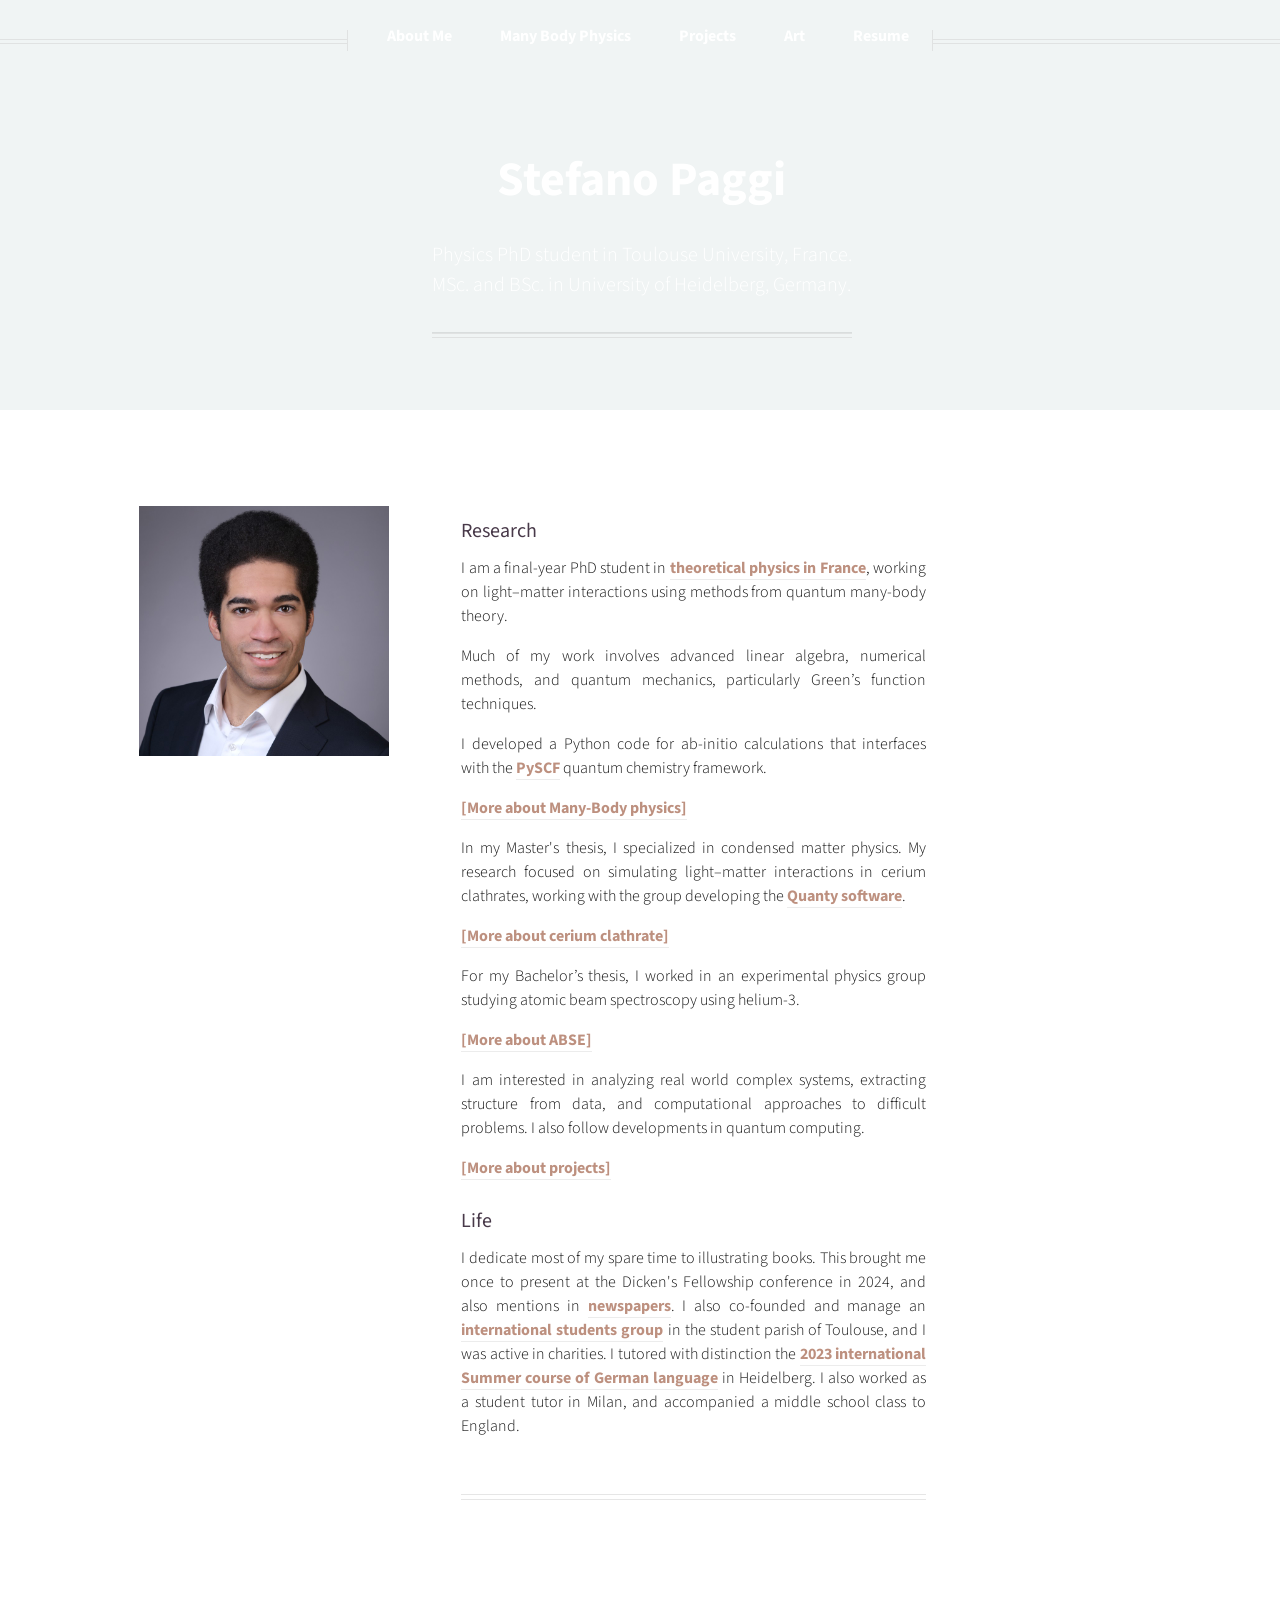
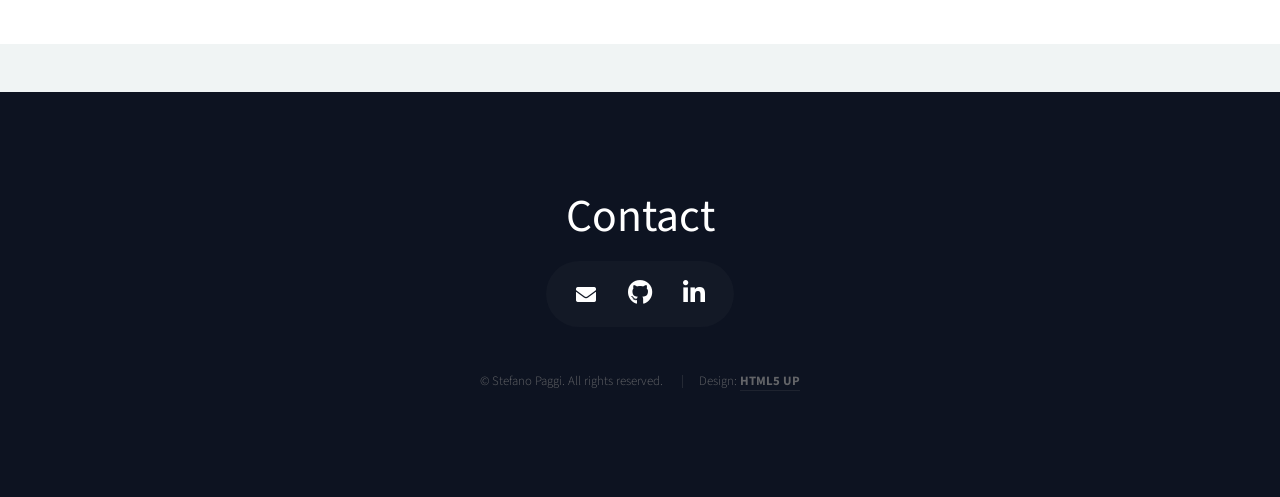
==== commit fe11c232: "typos" ====
--- a/index.html
+++ b/index.html
@@ -16,7 +16,7 @@
 	</noscript>
 </head>
 
-<body class="homepage is-preload">
+<body class="no-sidebar is-preload">
 	<div id="page-wrapper">
 
 		<!-- Header -->
@@ -32,9 +32,7 @@
 					<hr />
 
 				</header>
-				<footer>
-					<a href="#banner1" class="button circled scrolly">↓</a>
-				</footer>
+
 			</div>
 
 			<!-- Nav -->
@@ -57,7 +55,7 @@
 
 				<div class="container">
 					<div class="row gtr-200">
-						<div class="col-2 col-12-mobile" id="content">
+						<div class="col-1 col-12-mobile" id="content">
 
 						</div>
 						<div class="col-3 col-12-mobile" id="content">
@@ -70,45 +68,32 @@
 						<div class="col-5 col-12-mobile" id="sidebar">
 							<hr class="first">
 							<section>
-								<header>
-									<h2><a href="#" style="text-align: left;">Stefano Paggi</a></h2>
-								</header>
+								
 								<h3 style="line-height: 2.5em">Research</h3>
 								<p>
 									I am a final-year PhD student in <a
 										href="https://lpt.univ-tlse3.fr/en/fiche-annuaire/paggi-stefano/"
 										target="_blank">theoretical physics in France</a>, working on
-									light–matter interactions using methods from quantum many-body theory. My research
-									focuses on understanding how electrons in molecules respond when energy is added or
-									removed, which requires combining physical theory with large-scale numerical
-									calculations.
+									light–matter interactions using methods from quantum many-body theory. 
 
 
 								</p>
 
 								<p>
 									Much of my work involves advanced linear algebra, numerical methods, and quantum
-									mechanics, particularly Green’s function techniques. In practice, this means solving
-									large systems of equations to compute the energy spectra of molecules and predict
-									their physical properties.
+									mechanics, particularly Green’s function techniques.
 
 								</p>
 								<p>
 									I developed a Python code for ab-initio calculations that interfaces with the <a
 										href="https://pyscf.org/" target="_blank">PySCF</a>
-									quantum chemistry framework. My daily work combines scientific programming,
-									mathematical modelling, and high-performance computing, using tools such as Python,
-									Wolfram Mathematica, and Fortran.
+									quantum chemistry framework. 
 								</p>
 
 
 								<p><a href="research.html">[More about Many-Body physics]</a></p>
-								<p>
-									I traveled to many locations to give talks or present my work including Paris,
-									Denver, Toulouse, Nancy and the Alps.
-								</p>
-								<p>
-									Before my PhD, I completed my Master’s degree in Germany, where I specialized in
+									<p>
+									In my Master's thesis, I specialized in
 									condensed matter physics. My research focused on simulating light–matter
 									interactions in cerium clathrates, working with the group developing the <a
 										href="https://www.quanty.org/" target="_blank">Quanty software</a>.
@@ -116,29 +101,26 @@
 								</p>
 								<p><a href="research.html#cebas">[More about cerium clathrate]</a></p>
 								<p>
-									For my Bachelor’s thesis, I worked in an experimental atomic physics group studying
-									atomic beam spectroscopy using helium-3. My contribution focused on the theoretical
-									analysis of scattering cross-sections and data visualization, including the use of
-									wavelet scattering techniques.
+									For my Bachelor’s thesis, I worked in an experimental physics group studying
+									atomic beam spectroscopy using helium-3. 
 								</p>
 								<p><a href="research.html#abse">[More about ABSE]</a></p>
 								<p>
-									Alongside my academic work, I enjoy exploring small analytical and computational
-									projects, such as studying probability distributions in card games. More broadly, I
+									I
 									am interested in analyzing real world complex systems, extracting structure from
 									data, and
 									computational approaches to difficult problems. I also follow developments in
 									quantum computing.
 
 								</p>
-								<p><a href="projects.html">[More about Machiavelli card game]</a></p>
+								<p><a href="projects.html">[More about projects]</a></p>
 								<h3 style="line-height: 2.5em">Life</h3>
 								<p>
 									I dedicate most of my spare time to illustrating books. This brought me once to
 									present at the Dicken's Fellowship
 									conference in 2024, and also mentions in <a
 										href="https://www.rnz.de/region_artikel,-Eppelheim-Stefano-Paggi-liebt-das-Zeichnen-_arid,706777.html"
-										target="_blank">newspapers</a>. I also co-founded and managed an <a
+										target="_blank">newspapers</a>. I also co-founded and manage an <a
 										href="https://www.etudiants-toulouse.catholique.fr/Evenement/international-students-gathering/international">international
 										students group</a>
 									in the student parish of Toulouse, and I
@@ -214,4 +196,4 @@
 
 </body>
 
-</html>+</html>
--- a/assets/css/main.css
+++ b/assets/css/main.css
@@ -84,7 +84,7 @@
 
 	body {
 		background: #f0f4f4;
-		color: #5b5b5b;
+		color: #171717;
 		font-size: 15pt;
 		line-height: 1.85em;
 		font-family: 'Source Sans Pro', sans-serif;
@@ -148,7 +148,8 @@
 	}
 
 	a {
-		color: inherit;
+	    color: #bd907f;
+	    font-weight: bold;
 		border-bottom: solid 1px rgba(128, 128, 128, 0.15);
 		text-decoration: none;
 		-moz-transition: background-color 0.35s ease-in-out, color 0.35s ease-in-out, border-bottom-color 0.35s ease-in-out;
@@ -2176,7 +2177,7 @@
 
 	#header_home {
 		position: relative;
-		background-image: url("../../images/header_home.jpg");
+		background-image: url("../../images/header_1.jpg");
 		background-size: cover;
 		background-position: center center;
 		background-attachment: fixed;
@@ -2678,7 +2679,7 @@
 		position: relative;
 		overflow: hidden;
 		padding: 6em 0 6em 0;
-		background: #2b252c;
+		background: #0d1321;
 		color: #fff;
 	}
 
@@ -3353,4 +3354,4 @@
 						margin-bottom: 2em;
 					}
 
-	}+	}
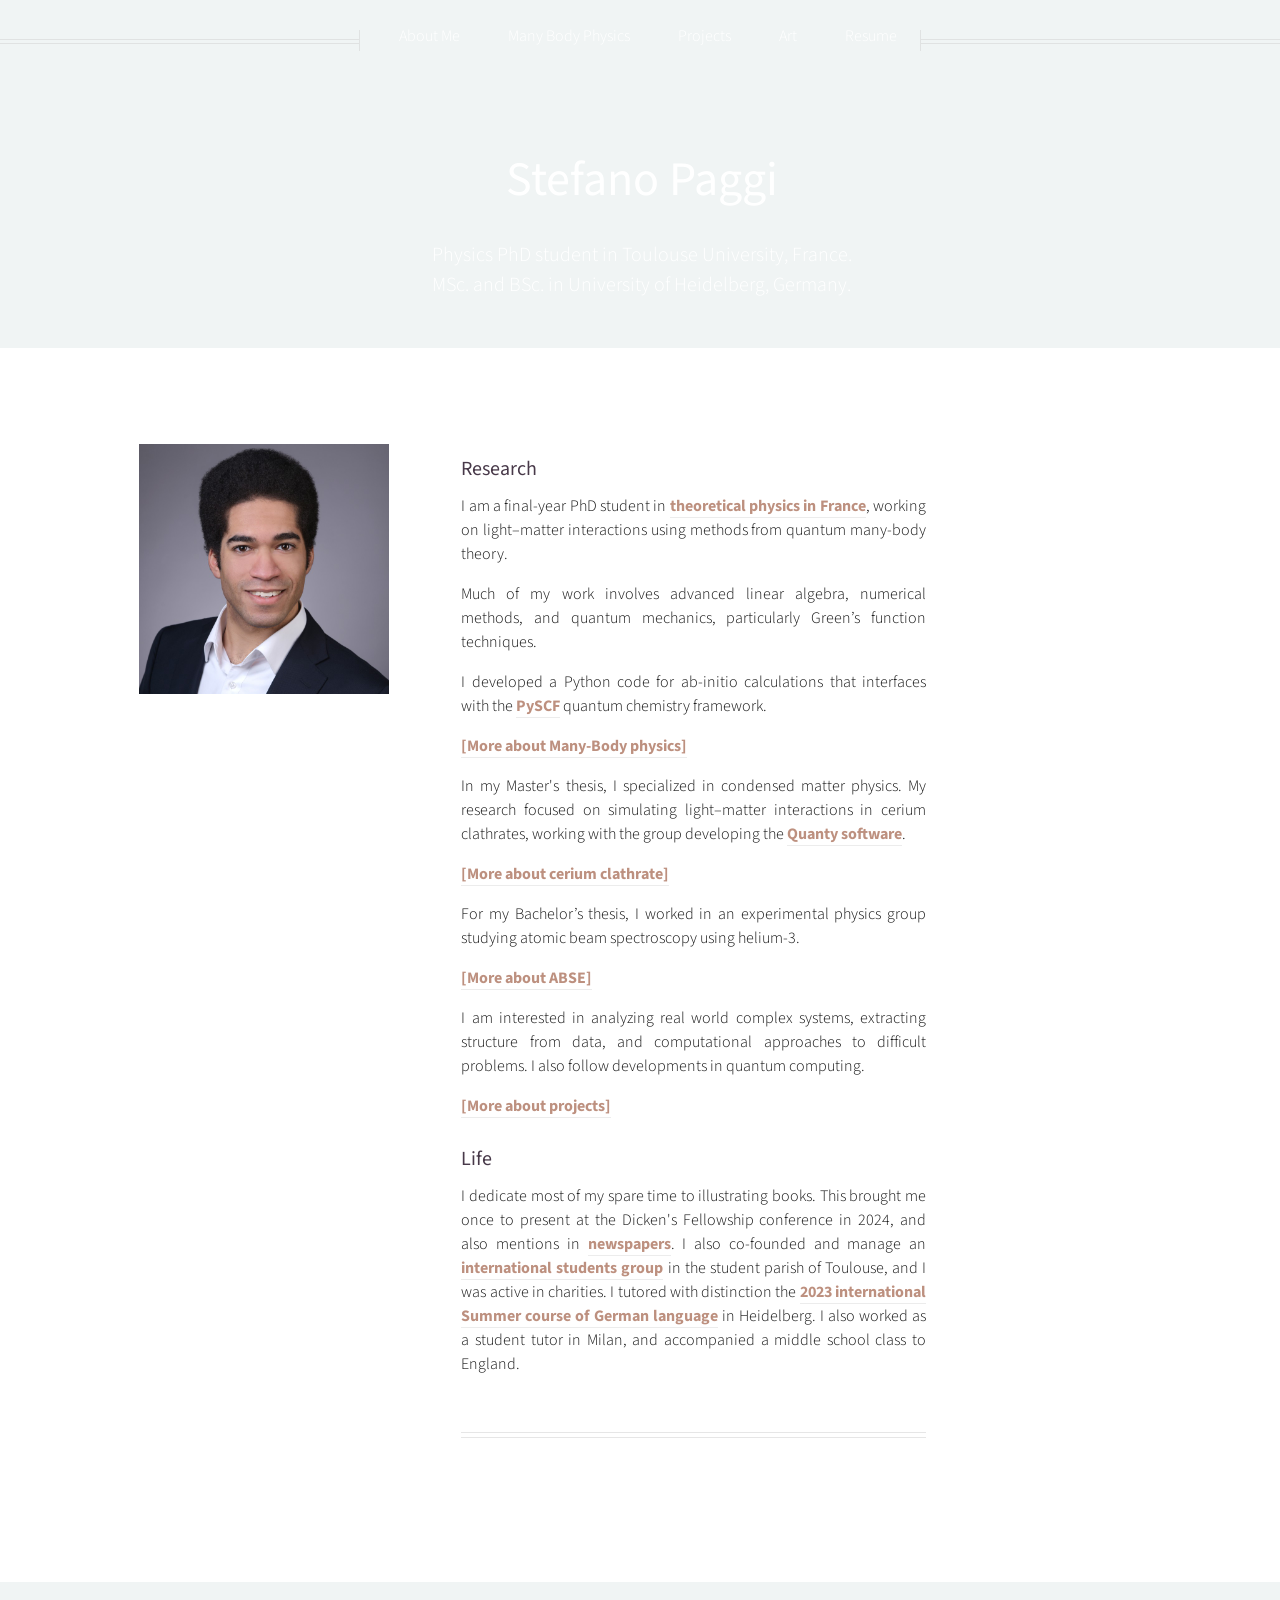
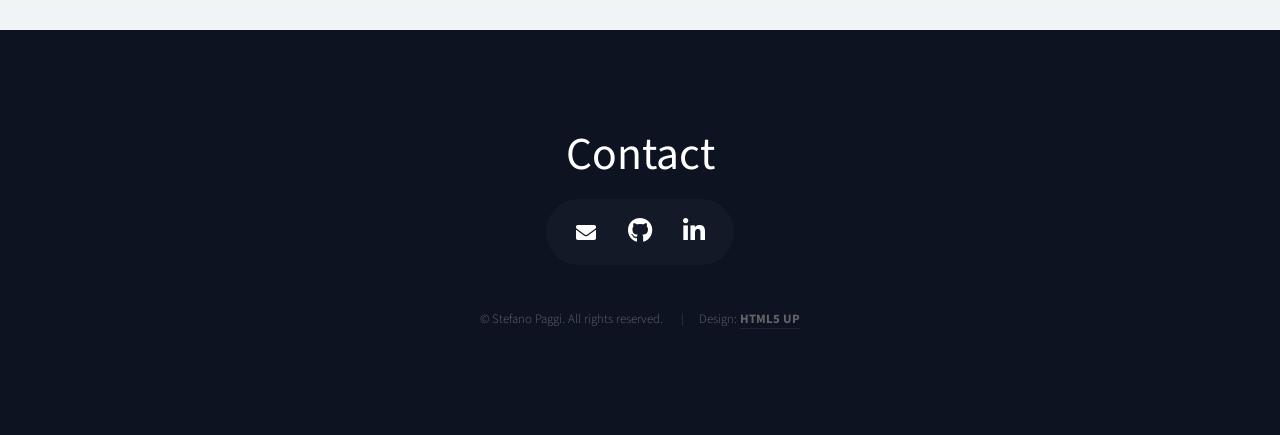
==== commit 4c6bf23a: "unset boldness for top links, take out title links" ====
--- a/index.html
+++ b/index.html
@@ -25,11 +25,11 @@
 			<!-- Inner -->
 			<div class="inner">
 				<header>
-					<h1 style="line-height: 2.5em"><a href="index.html" id="logo">Stefano Paggi</a></h1>
+					<h1 style="line-height: 2.5em">Stefano Paggi</h1>
 
 					<p>Physics PhD student in Toulouse University, France.</p>
 					<p>MSc. and BSc. in University of Heidelberg, Germany.</p>
-					<hr />
+					
 
 				</header>
 
--- a/assets/css/main.css
+++ b/assets/css/main.css
@@ -2509,6 +2509,10 @@
 		padding: 1.5em 0 1.5em 0;
 		z-index: 1;
 		overflow: hidden;
+		
+	}
+	#nav a {
+	    font-weight: unset;
 	}
 
 		#nav > ul {
@@ -2570,7 +2574,7 @@
 				#nav > ul > li > ul {
 					display: none;
 				}
-
+				
 	.dropotron {
 		background: rgba(255, 255, 255, 0.975);
 		padding: 1em 1.25em 1em 1.25em;
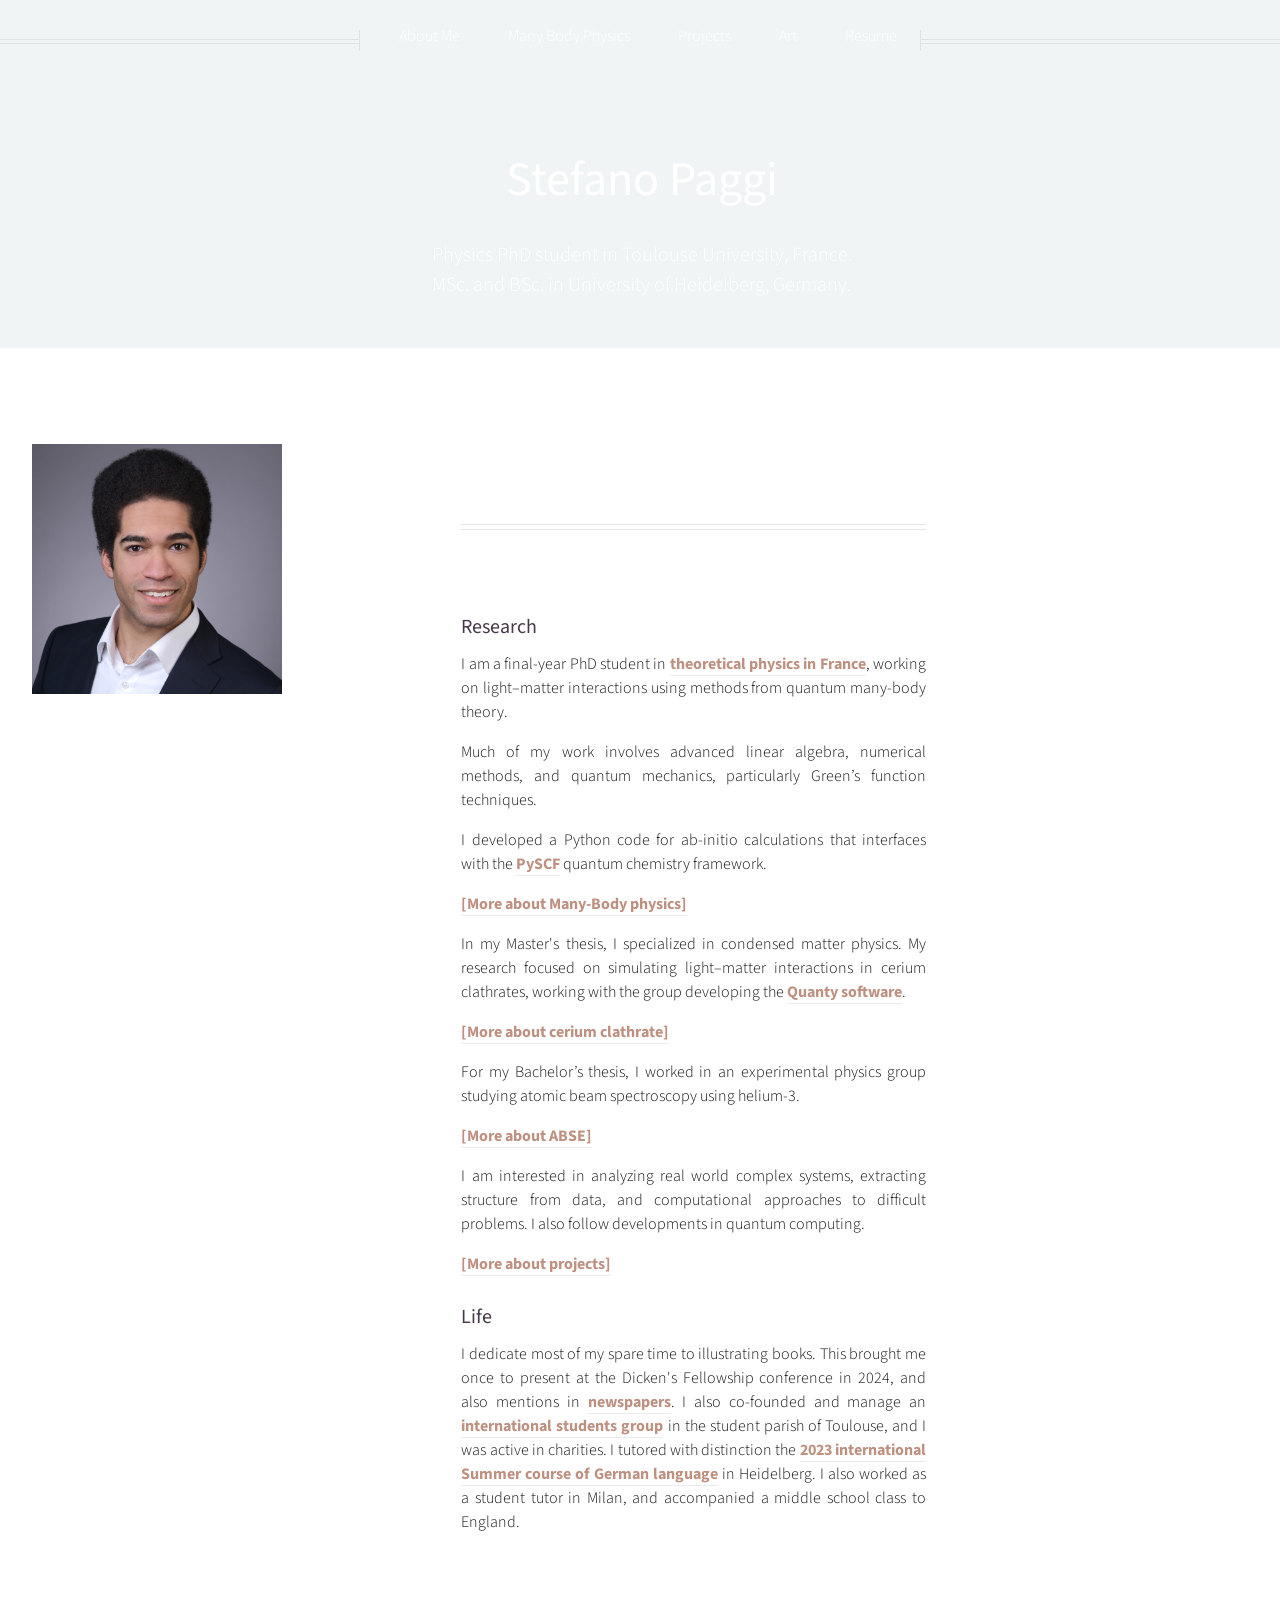
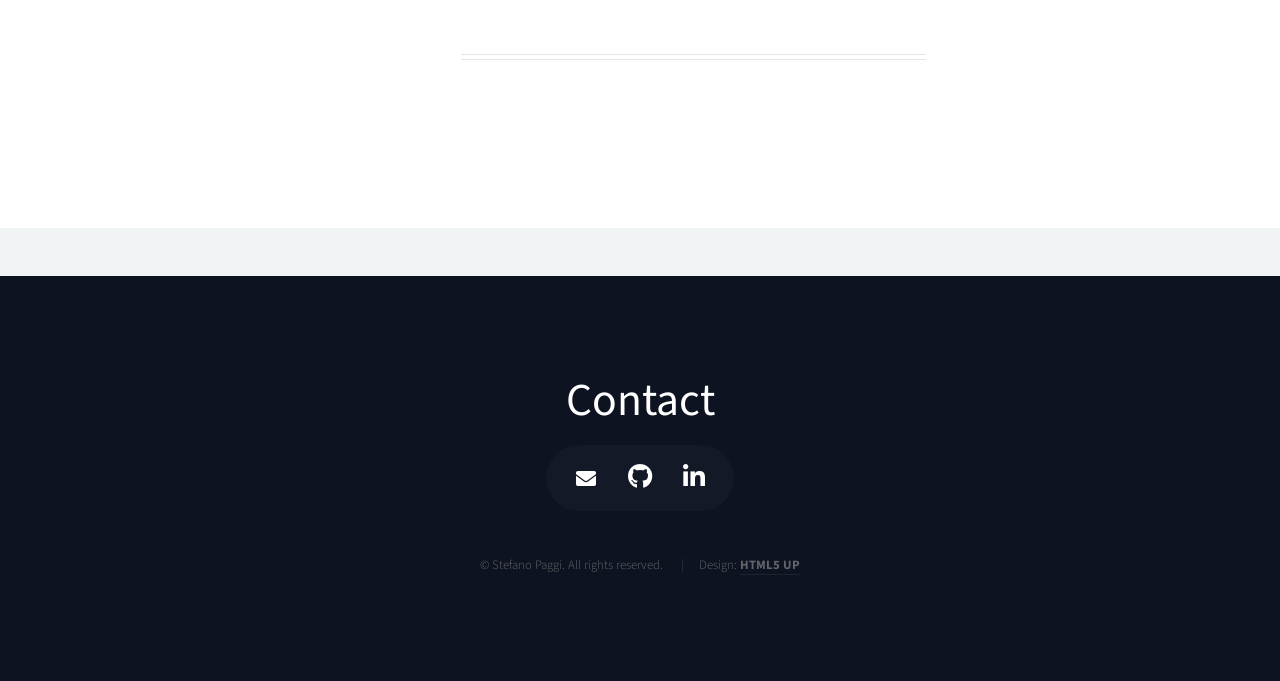
==== commit ff234922: "seagull" ====
--- a/index.html
+++ b/index.html
@@ -55,9 +55,7 @@
 
 				<div class="container">
 					<div class="row gtr-200">
-						<div class="col-1 col-12-mobile" id="content">
-
-						</div>
+						
 						<div class="col-3 col-12-mobile" id="content">
 							<article id="main">
 
@@ -65,7 +63,10 @@
 
 							</article>
 						</div>
-						<div class="col-5 col-12-mobile" id="sidebar">
+						<div class="col-1 col-12-mobile" id="content">
+
+						</div>
+						<div class="col-5 col-12-mobile" id="sidebar_center">
 							<hr class="first">
 							<section>
 								
